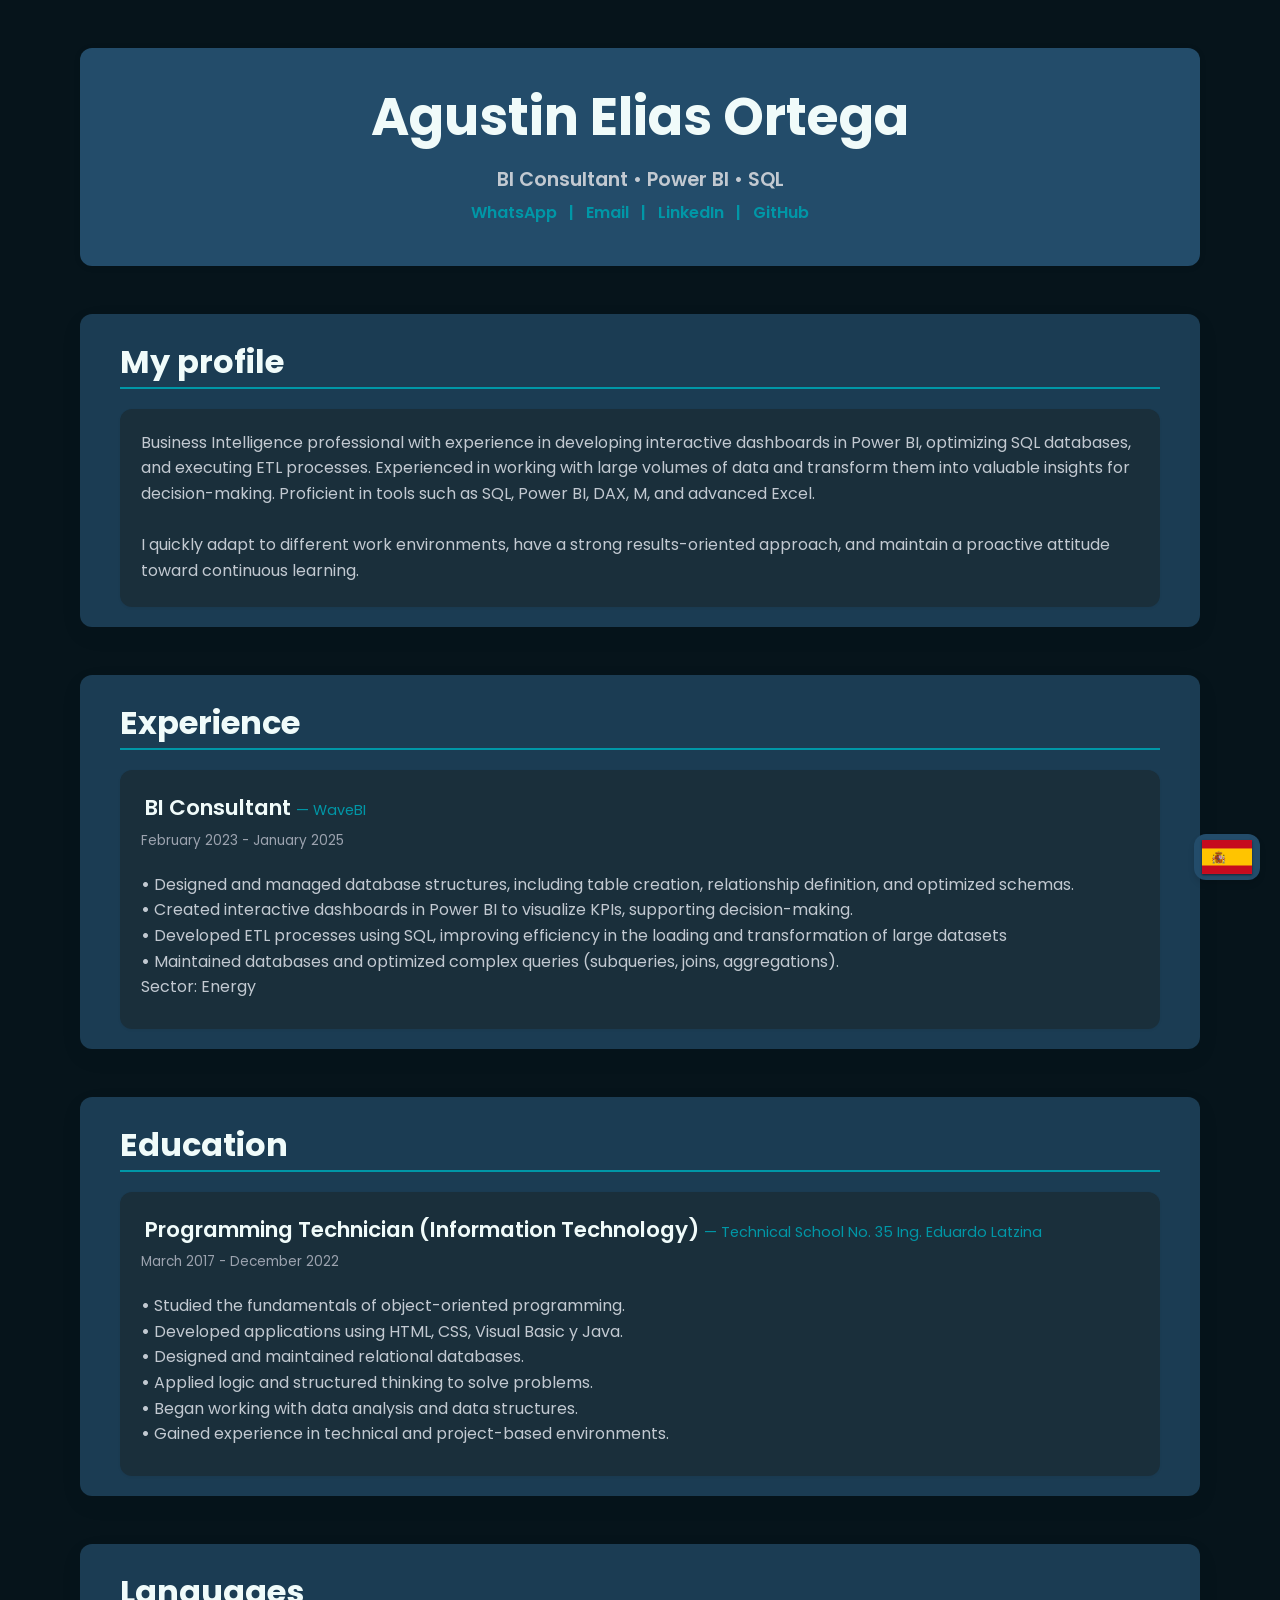
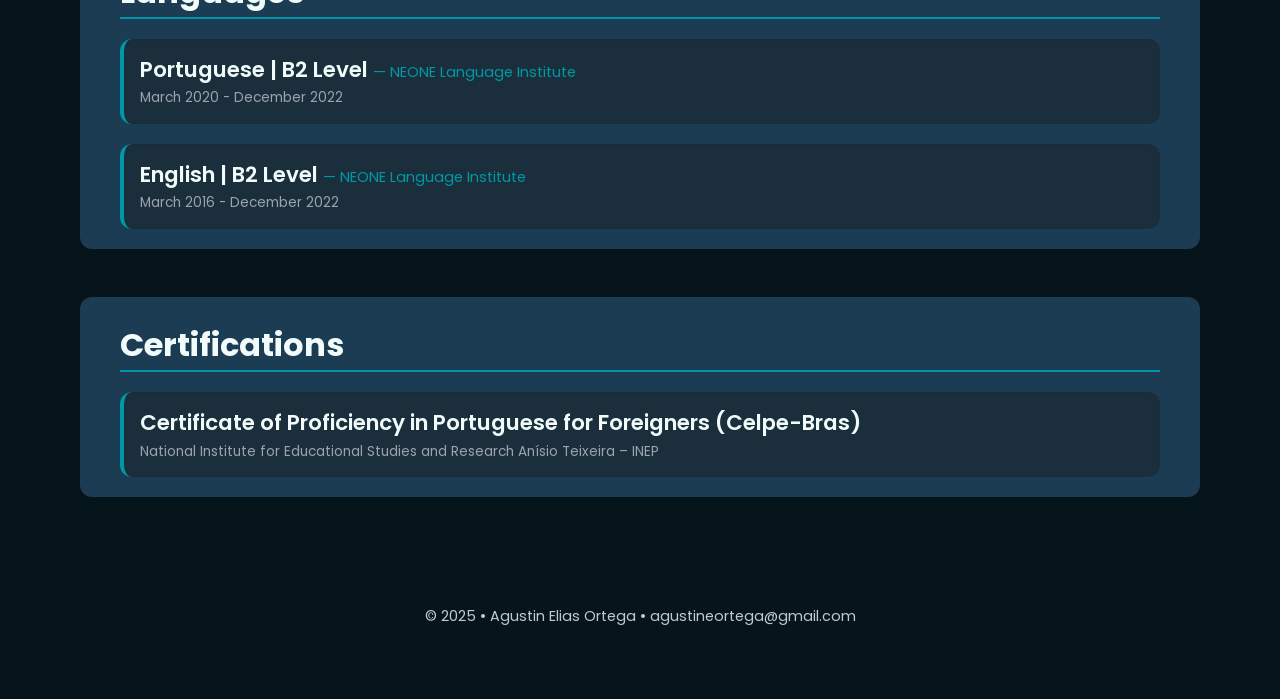
==== index-en.html @ 91f7c4f8 "Update index-en.html" ====
<!DOCTYPE html>
<html lang="en">
<head>
  <meta charset="UTF-8" />
  <meta name="viewport" content="width=device-width, initial-scale=1" />
  <title>Agustin | BI Consultant</title>

  <!-- Google Fonts Poppins -->
    <link href="https://fonts.googleapis.com/css2?family=Poppins:wght@400;600;700&display=swap" rel="stylesheet" />
  <link rel="stylesheet" href="style.css">
  <link rel="icon" href="icono.png">
</head>
  <body>

        <a href="index.html" class="language-switcher" aria-label="Switch to Spanish"><img src="flag_es.png" alt="Switch to Spanish" class="flag-icon"></a>

    <header>
      <h1>Agustin Elias Ortega</h1>
      <h4>BI Consultant • Power BI • SQL</h4>
      <p>
        <a href="https://wa.me/5491151015380" target="_blank" rel="noopener noreferrer" aria-label="WhatsApp Contact">WhatsApp</a> |
        <a href="mailto:agustineortega@gmail.com" rel="noopener noreferrer" aria-label="Send email to Agustin Ortega">Email</a> | 
        <a href="https://www.linkedin.com/in/agustin-elias-ortega/" target="_blank" rel="noopener noreferrer" aria-label="LinkedIn profile of Agustin Elias Ortega">LinkedIn</a> |
        <a href="https://github.com/AgusOrtega03" target="_blank" rel="noopener noreferrer" aria-label="GitHub profile of Agustin Ortega">GitHub</a>
      </p>
    </header>
    
    <section id="aboutme" tabindex="0" aria-label="Featured projects section">
      <h2>My profile</h2>

      <div class="caja" tabindex="0" aria-label="My profile">
        <p>
          Business Intelligence professional with experience in developing interactive dashboards in Power BI, optimizing SQL databases, and executing ETL processes. Experienced in working with large volumes of data and transform them into valuable insights for decision-making. Proficient in tools such as SQL, Power BI, DAX, M, and advanced Excel.<br /><br />
          I quickly adapt to different work environments, have a strong results-oriented approach, and maintain a proactive attitude toward continuous learning.
        </p>
      </div>
    </section>
    
    <section id="experience" tabindex="0" aria-label="Work experience section">
      <h2>Experience</h2>
      
      <div class="caja" tabindex="0" aria-label="BI Consultant at WaveBI February 2023 - January 2025">
        <h3>BI Consultant <span>— WaveBI</span></h3>
        <p class="date">February 2023 - January 2025</p>
        <ul>
          <p>
            <strong>•</strong> Designed and managed database structures, including table creation, relationship definition, and optimized schemas.<br />
            <strong>•</strong> Created interactive dashboards in Power BI to visualize KPIs, supporting decision-making.<br />
            <strong>•</strong> Developed ETL processes using SQL, improving efficiency in the loading and transformation of large datasets<br />
             <strong>•</strong> Maintained databases and optimized complex queries (subqueries, joins, aggregations).<br />
            Sector: Energy
          </p>
        </ul>
      </div>
    </section>
    
    <section id="education" tabindex="0" aria-label="Education section">
      <h2>Education</h2>
      
      <div class="caja" tabindex="0" aria-label="Technical School No. 35 Ing. Eduardo Latzina - Programming Technician (Information Technology) (2017 - 2022)">
        <h3>Programming Technician (Information Technology) <span>— Technical School No. 35 Ing. Eduardo Latzina</span></h3>
        <p class="date">March 2017 - December 2022</p>
        <ul>
          <p>
            <strong>•</strong> Studied the fundamentals of object-oriented programming.<br />
            <strong>•</strong> Developed applications using HTML, CSS, Visual Basic y Java.<br />
            <strong>•</strong> Designed and maintained relational databases.<br />
            <strong>•</strong> Applied logic and structured thinking to solve problems.<br />
            <strong>•</strong> Began working with data analysis and data structures.<br />
            <strong>•</strong> Gained experience in technical and project-based environments.
    </section>
    
    <section id="skills" tabindex="0" aria-label="Languages section">
      <h2>Languages</h2>
      <div class="caja2" tabindex="0" aria-label="NEONE Language Institute - Portuguese | B2 Level March 2020 - December 2022">
        <h3>Portuguese | B2 Level <span>— NEONE Language Institute</span></h3>
        <p class="date">March 2020 - December 2022</p>
      </div>
      
      <div class="caja2" tabindex="1" aria-label="Csharp">
        <h3>English | B2 Level <span>— NEONE Language Institute</span></h3>
        <p class="date">March 2016 - December 2022</p>
      </div>
    </section>

    <section id="skills" tabindex="0" aria-label="Certifications section">
      <h2>Certifications</h2>
      <div class="caja2" tabindex="0" aria-label="Proyect CELPE-BRAS">
        <h3><a href="https://drive.google.com/file/d/1o25eqNrSv1K2L3kJDetue8HVTinaHH9S/view?usp=drive_link" target="_blank" rel="noopener noreferrer" class="certificado-link"> Certificate of Proficiency in Portuguese for Foreigners (Celpe-Bras)</a></h3>
        <p class="date">National Institute for Educational Studies and Research Anísio Teixeira – INEP</p>
      </div>
    </section>
         

    <footer>
      <p>© 2025 • Agustin Elias Ortega • agustineortega@gmail.com</p>
    </footer>

  </body>
</html>
---- style.css ----
:root {
  --color-bg: #06141b;
  --color-text: #c2c9d1;
  --color-heading: #f0fbfa;
  --color-link: #0097A7;
  --color-link-hover: #4DD0E1;
  --shadow-light: rgba(0,0,0,0.05);
  --shadow-medium: rgba(0,0,0,0.1);

  --border-radius: 0.75rem;
  --max-width: 1200px;
  --spacing-lg: 3rem;
  --spacing-md: 2.5rem;
  --spacing-sm: 1.25rem;
  --transition-speed: 0.3s;
}

/* Base reset and body */
* {
  box-sizing: border-box;
}
body {
  margin: 0;
  font-family: 'Poppins', -apple-system, BlinkMacSystemFont, "Segoe UI", Roboto, Oxygen,
    Ubuntu, Cantarell, "Open Sans", "Helvetica Neue", sans-serif;
  background-color: var(--color-bg);
  color: var(--color-text);
  font-size: 1rem;
  line-height: 1.6;
  -webkit-font-smoothing: antialiased;
  -moz-osx-font-smoothing: grayscale;

  display: flex;
  flex-direction: column;
  align-items: center;
  padding: var(--spacing-lg) var(--spacing-md);
  max-width: var(--max-width);
  margin-left: auto;
  margin-right: auto;
}

a {
  color: var(--color-link);
  text-decoration: none;
  font-weight: 600;
  transition: color var(--transition-speed);
}
a:hover,
a:focus {
  color: var(--color-link-hover);
  outline: none;
  text-decoration: underline;
}

h1, h2 {
  color: var(--color-heading);
  font-weight: 700;
  margin-top: 0;
  margin-bottom: var(--spacing-sm);
  line-height: 1.1;
  user-select: none;
}

h1 {
  font-size: 3.25rem;
  margin-bottom: 1rem;
}
h2 {
  font-size: 2rem;
  border-bottom: 2px solid var(--color-link);
  padding-bottom: 0.5rem;
  margin-bottom: var(--spacing-sm);
}
h3 {
  font-weight: 600;
  color: var(--color-heading);
  font-size: 1.35rem;
  user-select: none;
}
h4 {
  font-weight: 600;
  font-size: 1.2rem;
  margin-bottom: 0.25rem;
  margin-top: 1.25rem;
  user-select: none;
}

p {
  margin-top: 0;
  margin-bottom: 3.0px;
  color: var(--color-text);
}

ul, li {
  margin-bottom: 0.5rem;
  padding: 0;
  list-style-position: inside;
  color: var(--color-text);
}

ul.skills-list {
  columns: 2;
  list-style-type: none;
  padding-left: 0;
  margin-top: 0;
  margin-bottom: 0;
  gap: var(--spacing-sm);
  font-weight: 600;
  color: var(--color-heading);
}

/* Tarjetas de diseño para secciones */
section {
  width: 100%;
  background: #1B3C53;
  border-radius: var(--border-radius);
  box-shadow: 0 8px 24px var(--shadow-light);
  padding: var(--spacing-md);
  padding-top: 1.875rem;
  margin-bottom: var(--spacing-lg);
  padding-bottom: 0;

  /* Animacion fade in */
  animation: fadeInUp 0.7s ease forwards;
  opacity: 0;
  transform: translateY(15px);
}

header {
  position: sticky;
  top: 0;
  width: 100%;
  max-width: var(--max-width);
  background-color: #234C6A;
  padding: var(--spacing-md) var(--spacing-md);
  border-radius: var(--border-radius);
  box-shadow: 0 1px 6px var(--shadow-medium);
  z-index: 10;
  text-align: center;
  margin-bottom: var(--spacing-lg);
  animation: fadeInDown 0.7s ease forwards;
  opacity: 0;
  transform: translateY(-20px);
}

header h1 {
  user-select: text;
}
header p {
  font-weight: 600;
  color: var(--color-link);
  margin-bottom: 0;
}
header p a {
  color: var(--color-link);
  font-weight: 600;
  margin: 0 0.5rem;
}
header p a:hover,
header p a:focus {
  color: var(--color-link-hover);
  text-decoration: underline;
}

hr {
  display: none;
}

/* Links-Titulos */
section#projects h3 a {
  color: var(--color-heading);
  border-bottom: 2px solid transparent;
  transition: border-color var(--transition-speed);
  cursor: pointer;
  user-select: text;
}
section#projects h3 a:hover,
section#projects h3 a:focus {
  border-color: var(--color-link);
  outline: none;
  color: var(--color-link);
}

/* Caja */
.caja {
  background: #1a2f3b;
  border-radius: var(--border-radius);
  padding: var(--spacing-sm);
  box-shadow: 0 1px 3px var(--shadow-light);
  margin-bottom: 1.25rem;
  margin-top: var(--spacing-sm);
  transition: transform 0.3s ease, box-shadow 0.3s ease; 
  border: 1px solid transparent;
}
.caja:hover, .caja:focus-within {
  transform: translateY(-5px);
  box-shadow: 0 10px 20px var(--shadow-medium);
  border-color: var(--color-link);
}
.caja h3 {
  margin-bottom: 0.25rem;
  margin-top: 0;
  padding-left: 0.25rem;
}
.caja span {
  font-weight: 400;
  color: var(--color-link);
  font-size: 0.9rem;
  user-select: none;
}
.caja .date {
  font-size: 0.85rem;
  color: #9ca3af;
  margin-bottom: var(--spacing-sm);
  user-select: none;
}

/* Caja2 */
.caja2 {
  background: #1a2f3b;
  border-radius: var(--border-radius);
  padding: 1rem 1rem;
  box-shadow: 0 1px 3px var(--shadow-light) inset;
  margin-bottom: var(--spacing-sm);
  transition: transform 0.3s ease, box-shadow 0.3s ease, border-left-color 0.3s ease;
  border-left: 4px solid var(--color-link);
  display: flex;
  flex-direction: column;
  align-items: flex-start;
  gap: 0.55rem;
  font-weight: 700;
  color: var(--color-link);
  user-select: none;
  position: relative;
  min-height: 85px;
  justify-content: center;
  width: 100%;
}

.caja2:hover, .caja2:focus-within {
  transform: translateY(-5px);
  box-shadow: 0 10px 20px var(--shadow-medium);
  border-left-color: var(--color-link-hover); 
}
.caja2 span {
  font-weight: 400;
  color: var(--color-link);
  font-size: 0.9rem;
  user-select: none;
}
.caja2 .date {
  font-size: 0.85rem;
  color: #9ca3af;
  margin: 0;
  line-height: 1.1;
  font-weight: 400;
}
.caja2 h3 {
  margin: 0;
  line-height: 1.2;
  color: var(--color-heading);
}
#aboutme .caja2 p {
    margin-top: 0;
    margin-bottom: 0;
    padding: var(--spacing-md) 1rem; 
    align-items: center;
}

/* Animaciones */
@keyframes fadeInUp {
  to {
    opacity: 1;
    transform: translateY(0);
  }
}
@keyframes fadeInDown {
  to {
    opacity: 1;
    transform: translateY(0);
  }
}

/* Estilo para el enlace del certificado (mantiene el estilo de texto normal) */
.certificado-link {
    color: inherit; 
    text-decoration: none; 
}

.certificado-link:hover {
    color: var(--color-link-hover); 
    text-decoration: underline;
}

/* Footer */
footer {
  width: 100%;
  max-width: var(--max-width);
  text-align: center;
  padding: var(--spacing-sm);
  font-size: 0.9rem;
  color: #9ca3af;
  user-select: none;
  margin-top: var(--spacing-md);
}

footer a {
  color: var(--color-link);
  font-weight: 600;
}
footer a:hover,
footer a:focus {
  color: var(--color-link-hover);
  text-decoration: underline;
}

.flag-icon {
    width: 50px; /* Define un tamaño fijo de la bandera */
    height: auto;
    vertical-align: middle;
    box-shadow: 0 1px 2px rgba(0, 0, 0, 0.5);
}

.language-switcher {
    position: fixed; /* Posición Fija en la ventana (no se mueve al hacer scroll) */
    bottom: var(--spacing-sm);
    right: var(--spacing-sm);
    
    /* Diseño */
    color: var(--color-heading) !important;
    text-decoration: none !important;
    background-color: #234C6A;
    padding: 0.2rem 0.3rem;
    font-size: 0;
    border-radius: var(--border-radius);
    z-index: 1000; 
    box-shadow: 0 4px 6px var(--shadow-medium);
    transition: background-color var(--transition-speed);
}

.language-switcher:hover,
.language-switcher:focus {
    background-color: var(--color-link);
    color: white !important;
    text-decoration: none !important;
}

/* Ajuste para centrar las banderas */
.language-switcher {
    font-size: 1.2rem;
    line-height: 2.0rem; /* Centrado vertical */
    padding: 0.4rem 0.5rem; 
}

/* AJUSTE PARA MÓVILES */
@media (max-width: 640px) {
    .language-switcher {
        padding: 0.3rem 0.5rem;
        top: 92.5%}
}
  
/* Responsive: AJUSTES GLOBALES PARA PANTALLAS PEQUEÑAS */
@media (max-width: 640px) {
    /* 1. Ajustes del Body y Layout General */
    body {
        padding: var(--spacing-sm) var(--spacing-sm); 
    }

    /* 2. Ajustes de Tipografía */
    h1 {
        font-size: 2rem; 
    }
    h2 {
        font-size: 1.5rem; 
        margin-bottom: var(--spacing-sm); 
    }
    h3 {
        font-size: 1.15rem;
    }

    /* 3. Ajustes de Espaciado */
    section {
        padding: var(--spacing-sm); 
        margin-bottom: var(--spacing-sm); 
    }

    /* 4. Ajustes Específicos del Header */
    header {
        padding: var(--spacing-sm) var(--spacing-sm); /* Reduce el padding vertical */
        margin-bottom: var(--spacing-md);
    }
    
    header p {
        margin-bottom: 0.5rem; 
    }
    
    header p a {
        /* Hace los enlaces de contacto más compactos */
        font-size: 0.9rem;
        margin: 0 0.3rem; 
    }

    /* 5. Ajustes de Componentes */
    ul.skills-list {
        columns: 1;
    }

    .caja, .caja2 {
        margin-bottom: var(--spacing-sm);
    }

}
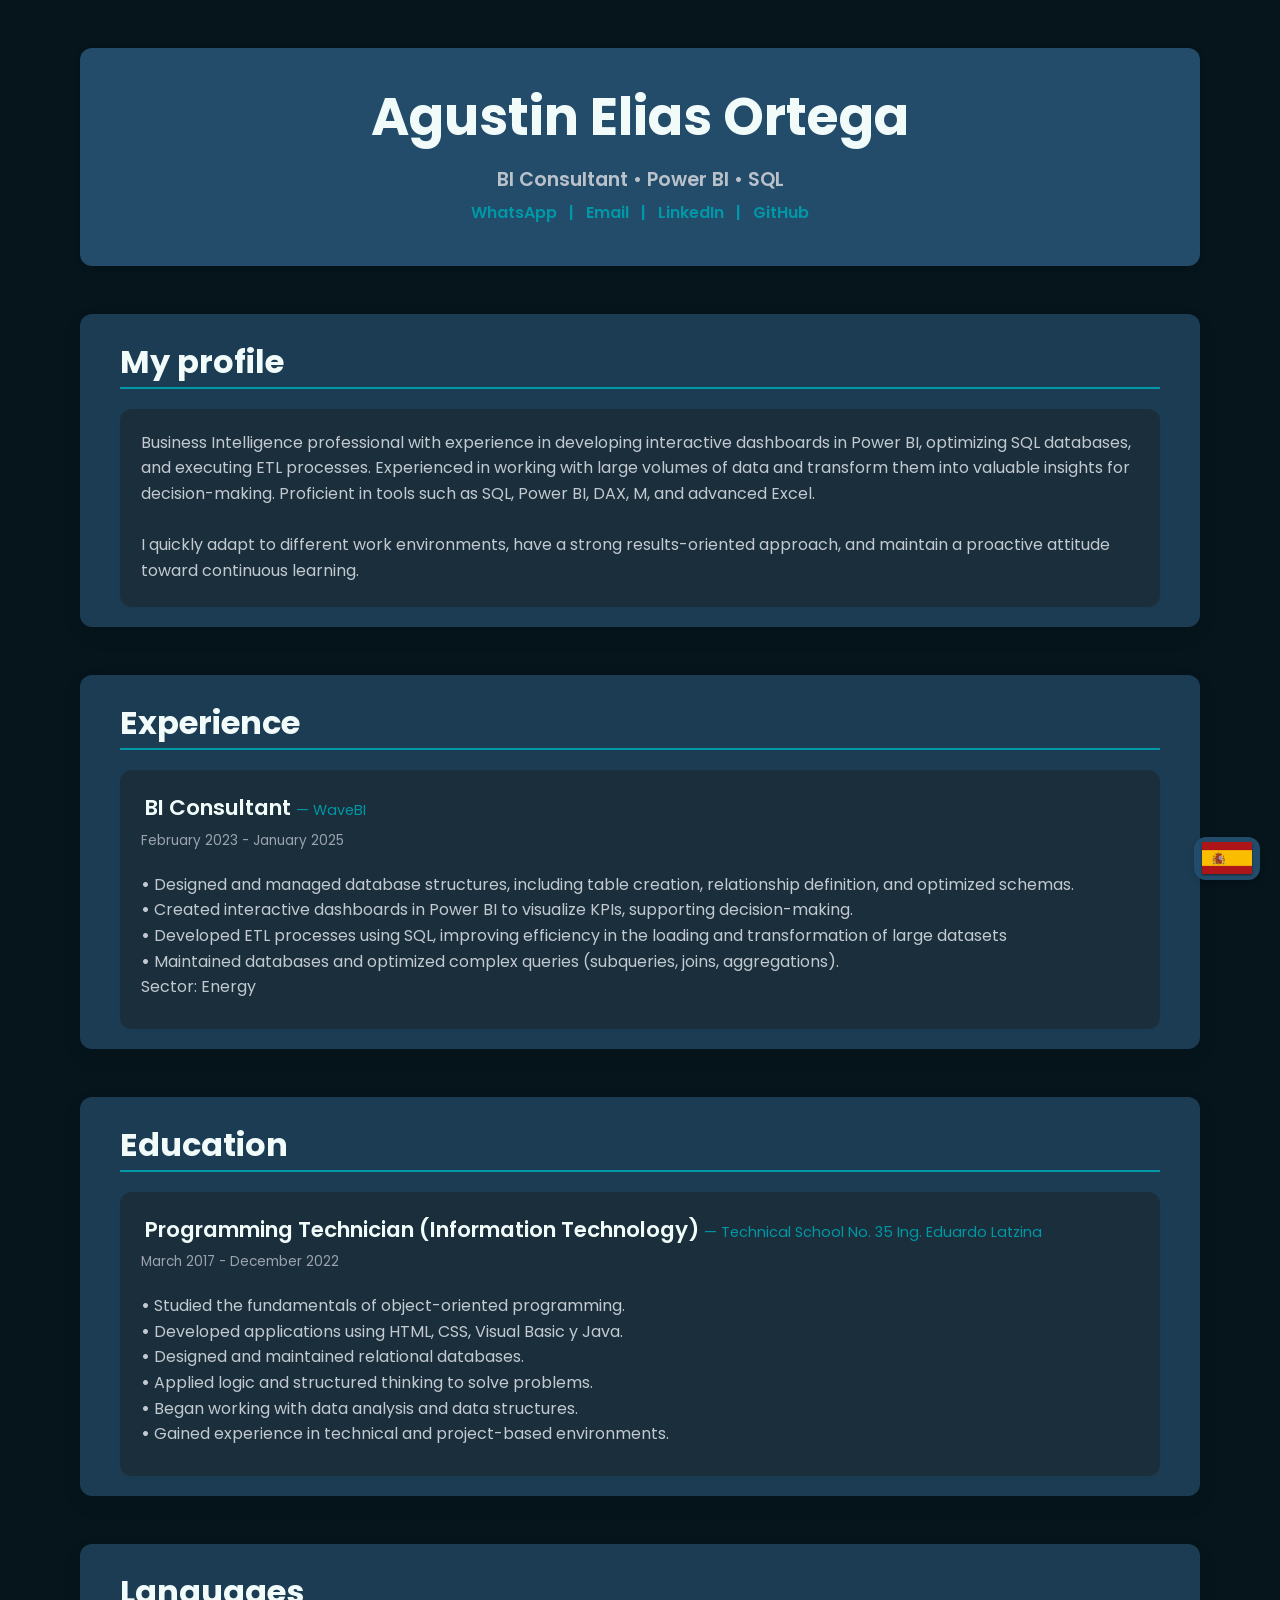
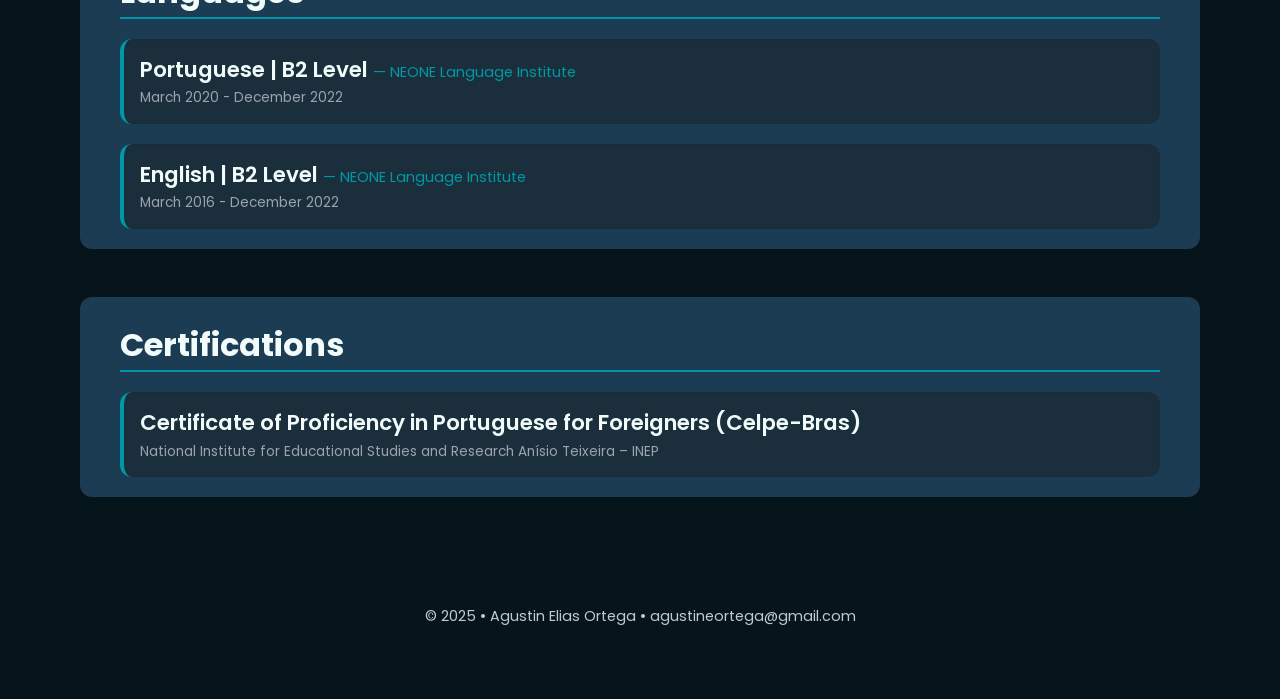
==== commit f7c1f4d3: "Update index-en.html" ====
--- a/index-en.html
+++ b/index-en.html
@@ -6,9 +6,19 @@
   <title>Agustin | BI Consultant</title>
 
   <!-- Google Fonts Poppins -->
-    <link href="https://fonts.googleapis.com/css2?family=Poppins:wght@400;600;700&display=swap" rel="stylesheet" />
+  <link href="https://fonts.googleapis.com/css2?family=Poppins:wght@400;600;700&display=swap" rel="stylesheet" />
   <link rel="stylesheet" href="style.css">
   <link rel="icon" href="icono.png">
+
+  <!-- Google Analytics -->
+  <script async src="https://www.googletagmanager.com/gtag/js?id=G-REE2TM151J"></script>
+  <script>
+    window.dataLayer = window.dataLayer || [];
+    function gtag(){dataLayer.push(arguments);}
+    gtag('js', new Date());
+    gtag('config', 'G-REE2TM151J');
+  </script>
+  
 </head>
   <body>
 
@@ -112,3 +122,4 @@
 
 
 
+
--- a/style.css
+++ b/style.css
@@ -80,6 +80,7 @@
 h4 {
   font-weight: 600;
   font-size: 1.2rem;
+  color: #b9c1cb;
   margin-bottom: 0.25rem;
   margin-top: 1.25rem;
   user-select: none;
@@ -347,16 +348,15 @@
 
 /* Ajuste para centrar las banderas */
 .language-switcher {
-    font-size: 1.2rem;
     line-height: 2.0rem; /* Centrado vertical */
-    padding: 0.4rem 0.5rem; 
+    padding: 0.35rem 0.5rem; 
 }
 
 /* AJUSTE PARA MÓVILES */
 @media (max-width: 640px) {
     .language-switcher {
-        padding: 0.3rem 0.5rem;
-        top: 92.5%}
+        padding: 0.4rem 0.4rem;
+        }
 }
   
 /* Responsive: AJUSTES GLOBALES PARA PANTALLAS PEQUEÑAS */
@@ -386,20 +386,43 @@
 
     /* 4. Ajustes Específicos del Header */
     header {
-        padding: var(--spacing-sm) var(--spacing-sm); /* Reduce el padding vertical */
-        margin-bottom: var(--spacing-md);
+        padding: 0.75rem; /* Reduce el padding vertical */
+        margin-bottom: var(--spacing-sm);
     }
     
     header p {
-        margin-bottom: 0.5rem; 
+        margin-bottom: 0;
+        margin-top: 0;
     }
     
+    header h1 {
+        font-size: 1.75rem;
+        margin-bottom: 0.5rem;
+        margin-top: 0.5rem; 
+    }
+
+    header h4 {
+        font-size: 1.1rem;
+        margin-bottom: 0;
+        margin-top: 0; 
+    }
+  
     header p a {
         /* Hace los enlaces de contacto más compactos */
         font-size: 0.9rem;
-        margin: 0 0.3rem; 
-    }
-
+        margin: 0 0.15rem; 
+    }
+  
+    footer {
+       padding: 0.5rem;
+       margin-bottom: 2rem;
+      }   
+  
+     footer p {
+        font-size: 0.625rem;
+        margin-bottom: 0.5rem;
+    }
+  
     /* 5. Ajustes de Componentes */
     ul.skills-list {
         columns: 1;
@@ -427,3 +450,9 @@
 
 
 
+
+
+
+
+
+
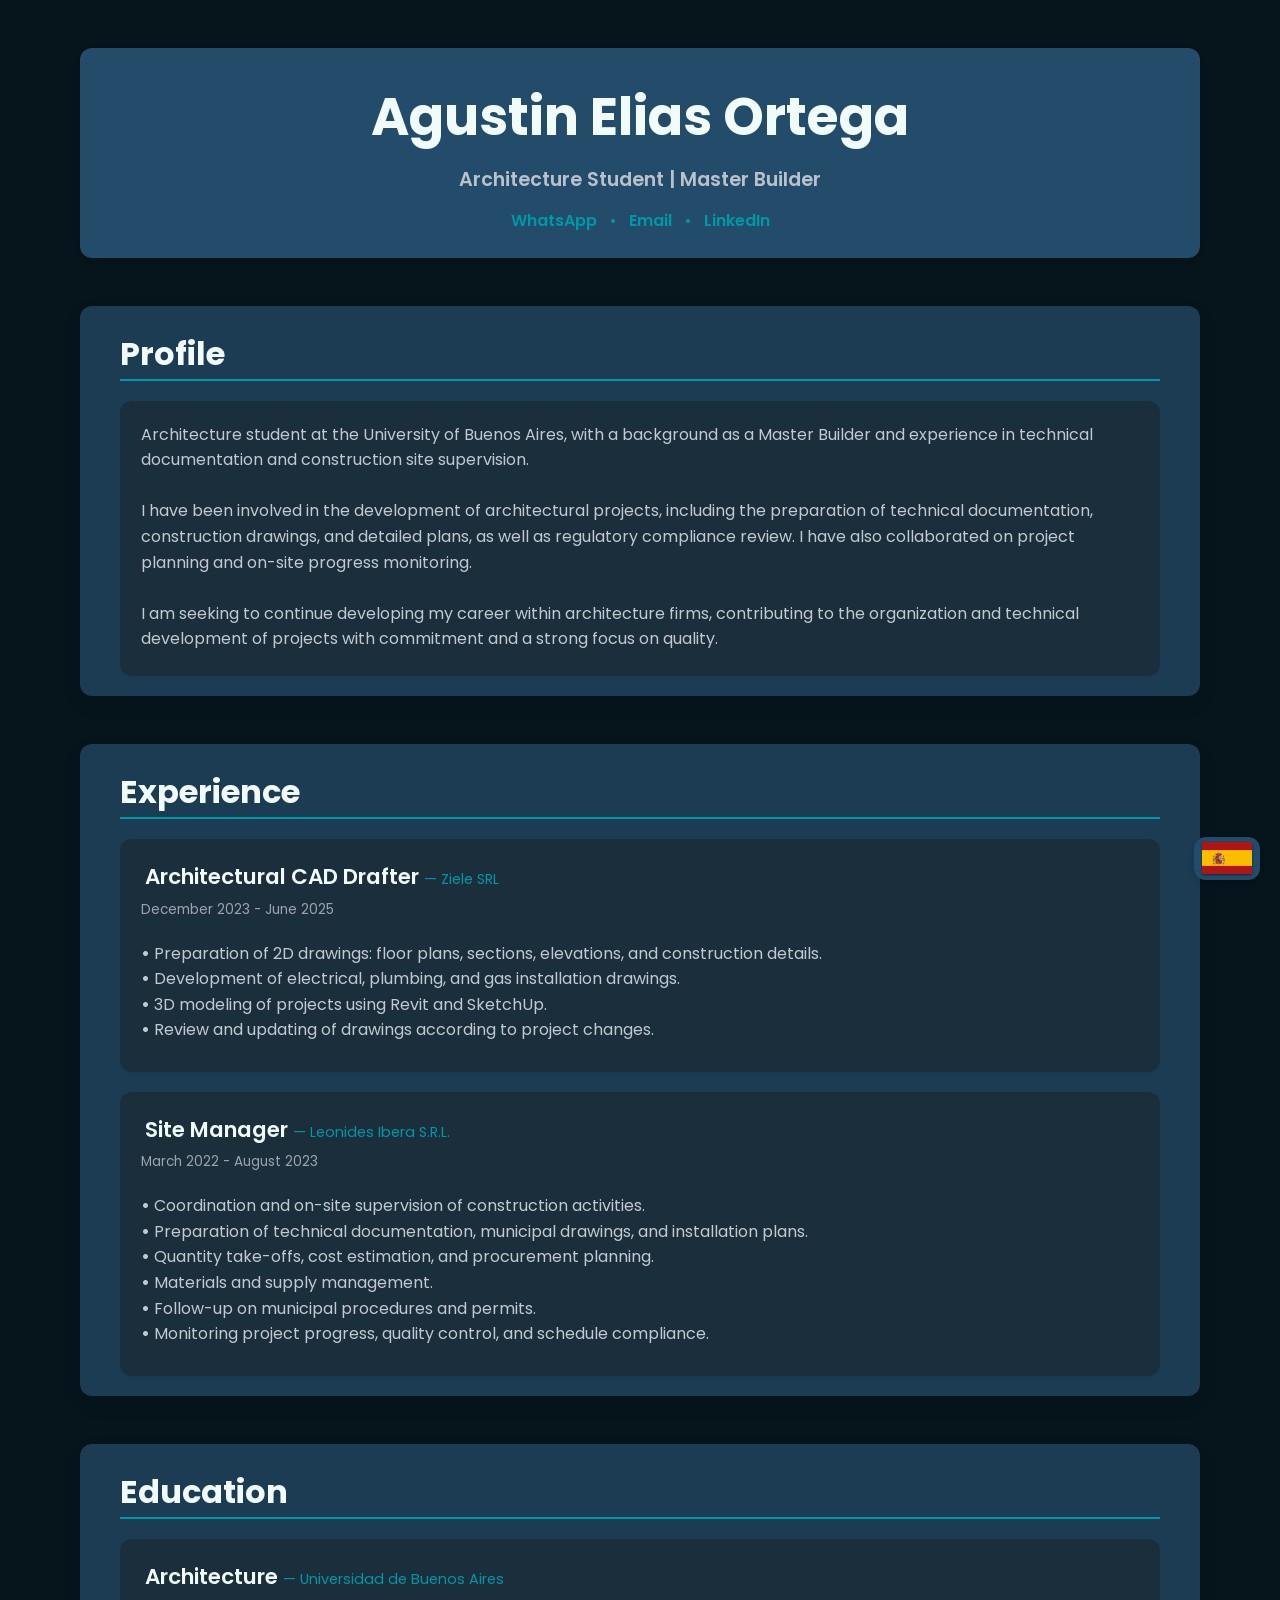
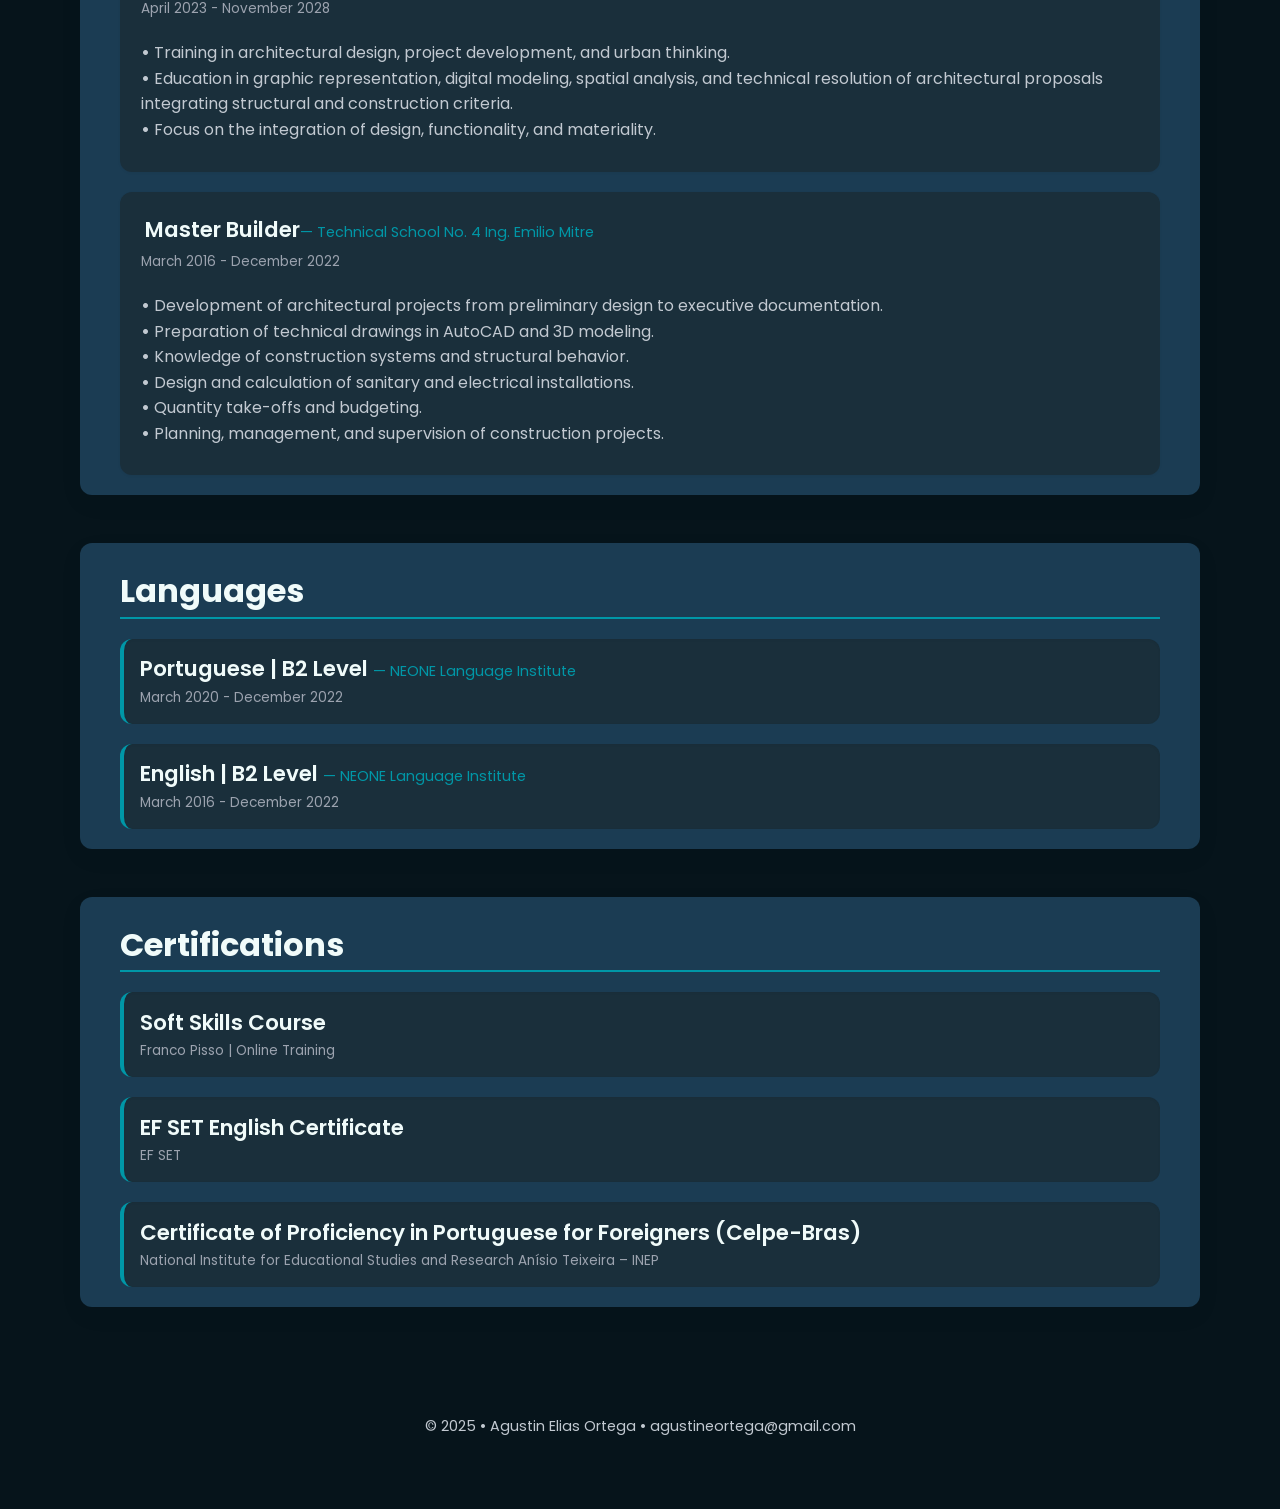
==== commit 10bda5f7: "Update index-en.html" ====
--- a/index-en.html
+++ b/index-en.html
@@ -3,14 +3,12 @@
 <head>
   <meta charset="UTF-8" />
   <meta name="viewport" content="width=device-width, initial-scale=1" />
-  <title>Agustin | BI Consultant</title>
+  <title>Agustin | Architecture Student</title>
 
-  <!-- Google Fonts Poppins -->
   <link href="https://fonts.googleapis.com/css2?family=Poppins:wght@400;600;700&display=swap" rel="stylesheet" />
   <link rel="stylesheet" href="style.css">
   <link rel="icon" href="icono.png">
 
-  <!-- Google Analytics -->
   <script async src="https://www.googletagmanager.com/gtag/js?id=G-REE2TM151J"></script>
   <script>
     window.dataLayer = window.dataLayer || [];
@@ -18,108 +16,145 @@
     gtag('js', new Date());
     gtag('config', 'G-REE2TM151J');
   </script>
+</head>
+<body>
+
+<a href="index.html" class="language-switcher" aria-label="Switch to Spanish">
+  <img src="flag_es.png" alt="Switch to Spanish" class="flag-icon">
+</a>
+
+<header>
+  <h1>Agustin Elias Ortega</h1>
+  <h4>Architecture Student | Master Builder</h4>
+  <p>
+    <a href="https://wa.me/5491151015380" target="_blank" rel="noopener noreferrer" aria-label="WhatsApp Contact">WhatsApp</a> •
+    <a href="mailto:agustineortega@gmail.com" rel="noopener noreferrer" aria-label="Send email to Agustin Ortega">Email</a> • 
+    <a href="https://www.linkedin.com/in/agustin-elias-ortega/" target="_blank" rel="noopener noreferrer" aria-label="LinkedIn profile of Agustin Elias Ortega">LinkedIn</a>
+  </p>
+</header>
+
+<section id="aboutme" tabindex="0" aria-label="Profile section">
+  <h2>Profile</h2>
+
+  <div class="caja" tabindex="0" aria-label="Profile">
+    <p>
+      Architecture student at the University of Buenos Aires, with a background as a Master Builder and experience in technical documentation and construction site supervision.<br /><br />
+      I have been involved in the development of architectural projects, including the preparation of technical documentation, construction drawings, and detailed plans, as well as regulatory compliance review. I have also collaborated on project planning and on-site progress monitoring.<br /><br />
+      I am seeking to continue developing my career within architecture firms, contributing to the organization and technical development of projects with commitment and a strong focus on quality.
+    </p>
+  </div>
+</section>
+
+<section id="experience" tabindex="0" aria-label="Work experience section">
+  <h2>Experience</h2>
   
-</head>
-  <body>
+  <div class="caja" tabindex="0" aria-label="CAD Drafter at Ziele SRL December 2023 - June 2025">
+    <h3>Architectural CAD Drafter <span>— Ziele SRL</span></h3>
+    <p class="date">December 2023 - June 2025</p>
+    <ul>
+      <p>
+        <strong>•</strong> Preparation of 2D drawings: floor plans, sections, elevations, and construction details.<br />
+        <strong>•</strong> Development of electrical, plumbing, and gas installation drawings.<br />
+        <strong>•</strong> 3D modeling of projects using Revit and SketchUp.<br />
+        <strong>•</strong> Review and updating of drawings according to project changes.<br />
+      </p>
+    </ul>
+  </div>
 
-        <a href="index.html" class="language-switcher" aria-label="Switch to Spanish"><img src="flag_es.png" alt="Switch to Spanish" class="flag-icon"></a>
+  <div class="caja" tabindex="0" aria-label="Site Manager at Leonides Ibera SRL March 2022 - August 2023">
+    <h3>Site Manager <span>— Leonides Ibera S.R.L.</span></h3>
+    <p class="date">March 2022 - August 2023</p>
+    <ul>
+      <p>
+        <strong>•</strong> Coordination and on-site supervision of construction activities.<br />
+        <strong>•</strong> Preparation of technical documentation, municipal drawings, and installation plans.<br />
+        <strong>•</strong> Quantity take-offs, cost estimation, and procurement planning.<br />
+        <strong>•</strong> Materials and supply management.<br />
+        <strong>•</strong> Follow-up on municipal procedures and permits.<br />
+        <strong>•</strong> Monitoring project progress, quality control, and schedule compliance.<br />
+      </p>
+    </ul>
+  </div>
+</section>
 
-    <header>
-      <h1>Agustin Elias Ortega</h1>
-      <h4>BI Consultant • Power BI • SQL</h4>
+<section id="education" tabindex="0" aria-label="Education section">
+  <h2>Education</h2>
+  
+  <div class="caja" tabindex="0" aria-label="University of Buenos Aires - Architecture (2023 - 2028)">
+    <h3>Architecture <span>— Universidad de Buenos Aires</span></h3>
+    <p class="date">April 2023 - November 2028</p>
+    <ul>
       <p>
-        <a href="https://wa.me/5491151015380" target="_blank" rel="noopener noreferrer" aria-label="WhatsApp Contact">WhatsApp</a> |
-        <a href="mailto:agustineortega@gmail.com" rel="noopener noreferrer" aria-label="Send email to Agustin Ortega">Email</a> | 
-        <a href="https://www.linkedin.com/in/agustin-elias-ortega/" target="_blank" rel="noopener noreferrer" aria-label="LinkedIn profile of Agustin Elias Ortega">LinkedIn</a> |
-        <a href="https://github.com/AgusOrtega03" target="_blank" rel="noopener noreferrer" aria-label="GitHub profile of Agustin Ortega">GitHub</a>
+        <strong>•</strong> Training in architectural design, project development, and urban thinking.<br />
+        <strong>•</strong> Education in graphic representation, digital modeling, spatial analysis, and technical resolution of architectural proposals integrating structural and construction criteria.<br />
+        <strong>•</strong> Focus on the integration of design, functionality, and materiality.<br />
       </p>
-    </header>
-    
-    <section id="aboutme" tabindex="0" aria-label="Featured projects section">
-      <h2>My profile</h2>
+    </ul>
+  </div>
 
-      <div class="caja" tabindex="0" aria-label="My profile">
-        <p>
-          Business Intelligence professional with experience in developing interactive dashboards in Power BI, optimizing SQL databases, and executing ETL processes. Experienced in working with large volumes of data and transform them into valuable insights for decision-making. Proficient in tools such as SQL, Power BI, DAX, M, and advanced Excel.<br /><br />
-          I quickly adapt to different work environments, have a strong results-oriented approach, and maintain a proactive attitude toward continuous learning.
-        </p>
-      </div>
-    </section>
-    
-    <section id="experience" tabindex="0" aria-label="Work experience section">
-      <h2>Experience</h2>
-      
-      <div class="caja" tabindex="0" aria-label="BI Consultant at WaveBI February 2023 - January 2025">
-        <h3>BI Consultant <span>— WaveBI</span></h3>
-        <p class="date">February 2023 - January 2025</p>
-        <ul>
-          <p>
-            <strong>•</strong> Designed and managed database structures, including table creation, relationship definition, and optimized schemas.<br />
-            <strong>•</strong> Created interactive dashboards in Power BI to visualize KPIs, supporting decision-making.<br />
-            <strong>•</strong> Developed ETL processes using SQL, improving efficiency in the loading and transformation of large datasets<br />
-             <strong>•</strong> Maintained databases and optimized complex queries (subqueries, joins, aggregations).<br />
-            Sector: Energy
-          </p>
-        </ul>
-      </div>
-    </section>
-    
-    <section id="education" tabindex="0" aria-label="Education section">
-      <h2>Education</h2>
-      
-      <div class="caja" tabindex="0" aria-label="Technical School No. 35 Ing. Eduardo Latzina - Programming Technician (Information Technology) (2017 - 2022)">
-        <h3>Programming Technician (Information Technology) <span>— Technical School No. 35 Ing. Eduardo Latzina</span></h3>
-        <p class="date">March 2017 - December 2022</p>
-        <ul>
-          <p>
-            <strong>•</strong> Studied the fundamentals of object-oriented programming.<br />
-            <strong>•</strong> Developed applications using HTML, CSS, Visual Basic y Java.<br />
-            <strong>•</strong> Designed and maintained relational databases.<br />
-            <strong>•</strong> Applied logic and structured thinking to solve problems.<br />
-            <strong>•</strong> Began working with data analysis and data structures.<br />
-            <strong>•</strong> Gained experience in technical and project-based environments.
-    </section>
-    
-    <section id="skills" tabindex="0" aria-label="Languages section">
-      <h2>Languages</h2>
-      <div class="caja2" tabindex="0" aria-label="NEONE Language Institute - Portuguese | B2 Level March 2020 - December 2022">
-        <h3>Portuguese | B2 Level <span>— NEONE Language Institute</span></h3>
-        <p class="date">March 2020 - December 2022</p>
-      </div>
-      
-      <div class="caja2" tabindex="1" aria-label="Csharp">
-        <h3>English | B2 Level <span>— NEONE Language Institute</span></h3>
-        <p class="date">March 2016 - December 2022</p>
-      </div>
-    </section>
+  <div class="caja" tabindex="0" aria-label="Technical School No. 4 Ing. Emilio Mitre - Master Builder Technician (2016 - 2022)">
+    <h3>Master Builder<span>— Technical School No. 4 Ing. Emilio Mitre</span></h3>
+    <p class="date">March 2016 - December 2022</p>
+    <ul>
+      <p>
+        <strong>•</strong> Development of architectural projects from preliminary design to executive documentation.<br />
+        <strong>•</strong> Preparation of technical drawings in AutoCAD and 3D modeling.<br />
+        <strong>•</strong> Knowledge of construction systems and structural behavior.<br />
+        <strong>•</strong> Design and calculation of sanitary and electrical installations.<br />
+        <strong>•</strong> Quantity take-offs and budgeting.<br />
+        <strong>•</strong> Planning, management, and supervision of construction projects.
+      </p>
+    </ul>
+  </div>
+</section>
 
-    <section id="skills" tabindex="0" aria-label="Certifications section">
-      <h2>Certifications</h2>
-      <div class="caja2" tabindex="0" aria-label="Proyect CELPE-BRAS">
-        <h3><a href="https://drive.google.com/file/d/1o25eqNrSv1K2L3kJDetue8HVTinaHH9S/view?usp=drive_link" target="_blank" rel="noopener noreferrer" class="certificado-link"> Certificate of Proficiency in Portuguese for Foreigners (Celpe-Bras)</a></h3>
-        <p class="date">National Institute for Educational Studies and Research Anísio Teixeira – INEP</p>
-      </div>
-    </section>
-         
+<section id="skills" tabindex="0" aria-label="Languages section">
+  <h2>Languages</h2>
+  <div class="caja2" tabindex="0">
+    <h3>Portuguese | B2 Level <span>— NEONE Language Institute</span></h3>
+    <p class="date">March 2020 - December 2022</p>
+  </div>
+  
+  <div class="caja2" tabindex="1">
+    <h3>English | B2 Level <span>— NEONE Language Institute</span></h3>
+    <p class="date">March 2016 - December 2022</p>
+  </div>
+</section>
 
-    <footer>
-      <p>© 2025 • Agustin Elias Ortega • agustineortega@gmail.com</p>
-    </footer>
+<section id="skills" tabindex="0" aria-label="Certifications section">
+  <h2>Certifications</h2>
 
-  </body>
+  <div class="caja2" tabindex="0">
+    <h3>
+      <a href="https://drive.google.com/file/d/1wob3lGLFJN6INSs0Qfz6JK_zrwUY2qHk/view?usp=sharing" target="_blank" class="certificado-link">
+        Soft Skills Course
+      </a>
+    </h3>
+    <p class="date">Franco Pisso | Online Training</p>
+  </div>
+
+  <div class="caja2" tabindex="0">
+    <h3>
+      <a href="https://drive.google.com/file/d/1krvDpWpieqKNCpQjS6CWSLSOr787B77T/view?usp=sharing" target="_blank" class="certificado-link">
+        EF SET English Certificate
+      </a>
+    </h3>
+    <p class="date">EF SET</p>
+  </div>
+
+  <div class="caja2" tabindex="0">
+    <h3>
+      <a href="https://drive.google.com/file/d/1o25eqNrSv1K2L3kJDetue8HVTinaHH9S/view?usp=drive_link" target="_blank" class="certificado-link">
+        Certificate of Proficiency in Portuguese for Foreigners (Celpe-Bras)
+      </a>
+    </h3>
+    <p class="date">National Institute for Educational Studies and Research Anísio Teixeira – INEP</p>
+  </div>
+</section>
+
+<footer>
+  <p>© 2025 • Agustin Elias Ortega • agustineortega@gmail.com</p>
+</footer>
+
+</body>
 </html>
-
-
-
-
-
-
-
-
-
-
-
-
-
-
-
--- a/style.css
+++ b/style.css
@@ -134,6 +134,7 @@
   max-width: var(--max-width);
   background-color: #234C6A;
   padding: var(--spacing-md) var(--spacing-md);
+  padding-bottom: 1.5rem;
   border-radius: var(--border-radius);
   box-shadow: 0 1px 6px var(--shadow-medium);
   z-index: 10;
@@ -146,6 +147,10 @@
 
 header h1 {
   user-select: text;
+}
+header h4 {
+  user-select: text;
+  margin-bottom: 0.75rem;
 }
 header p {
   font-weight: 600;
@@ -456,3 +461,4 @@
 
 
 
+
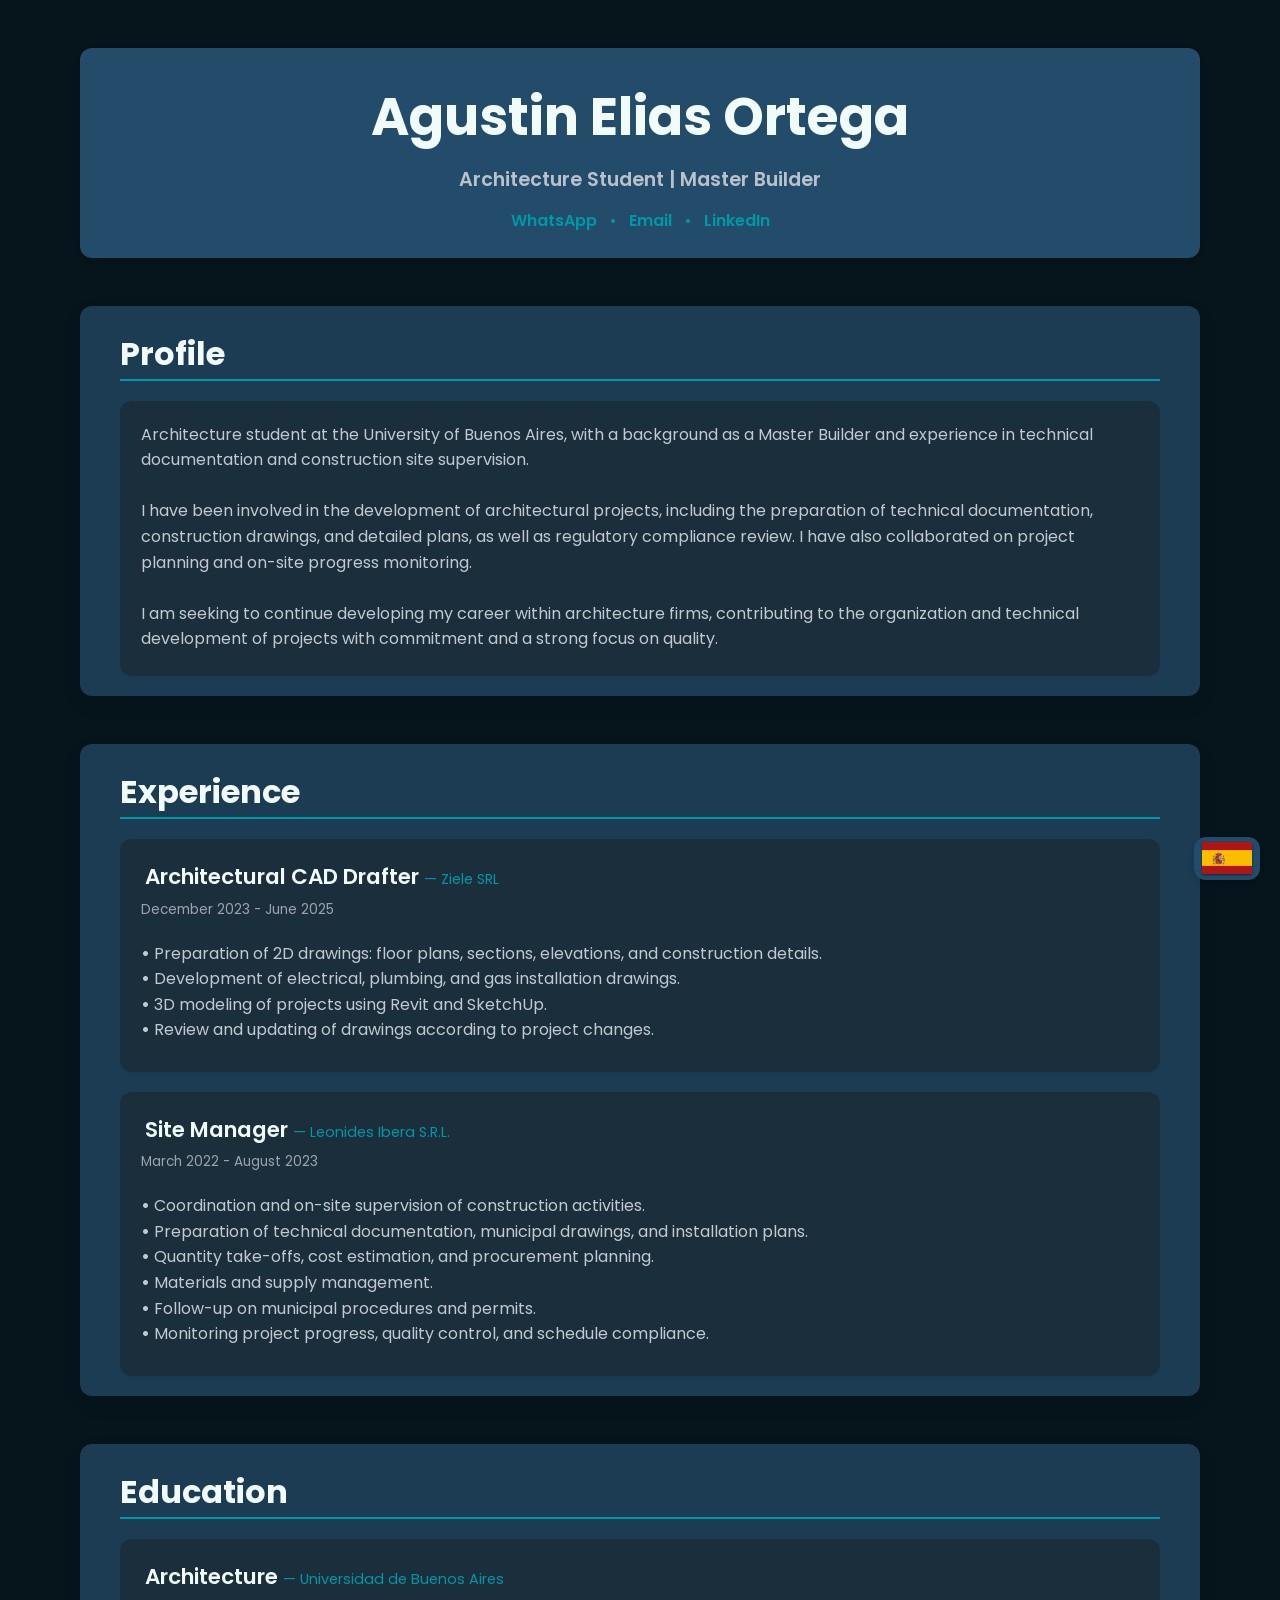
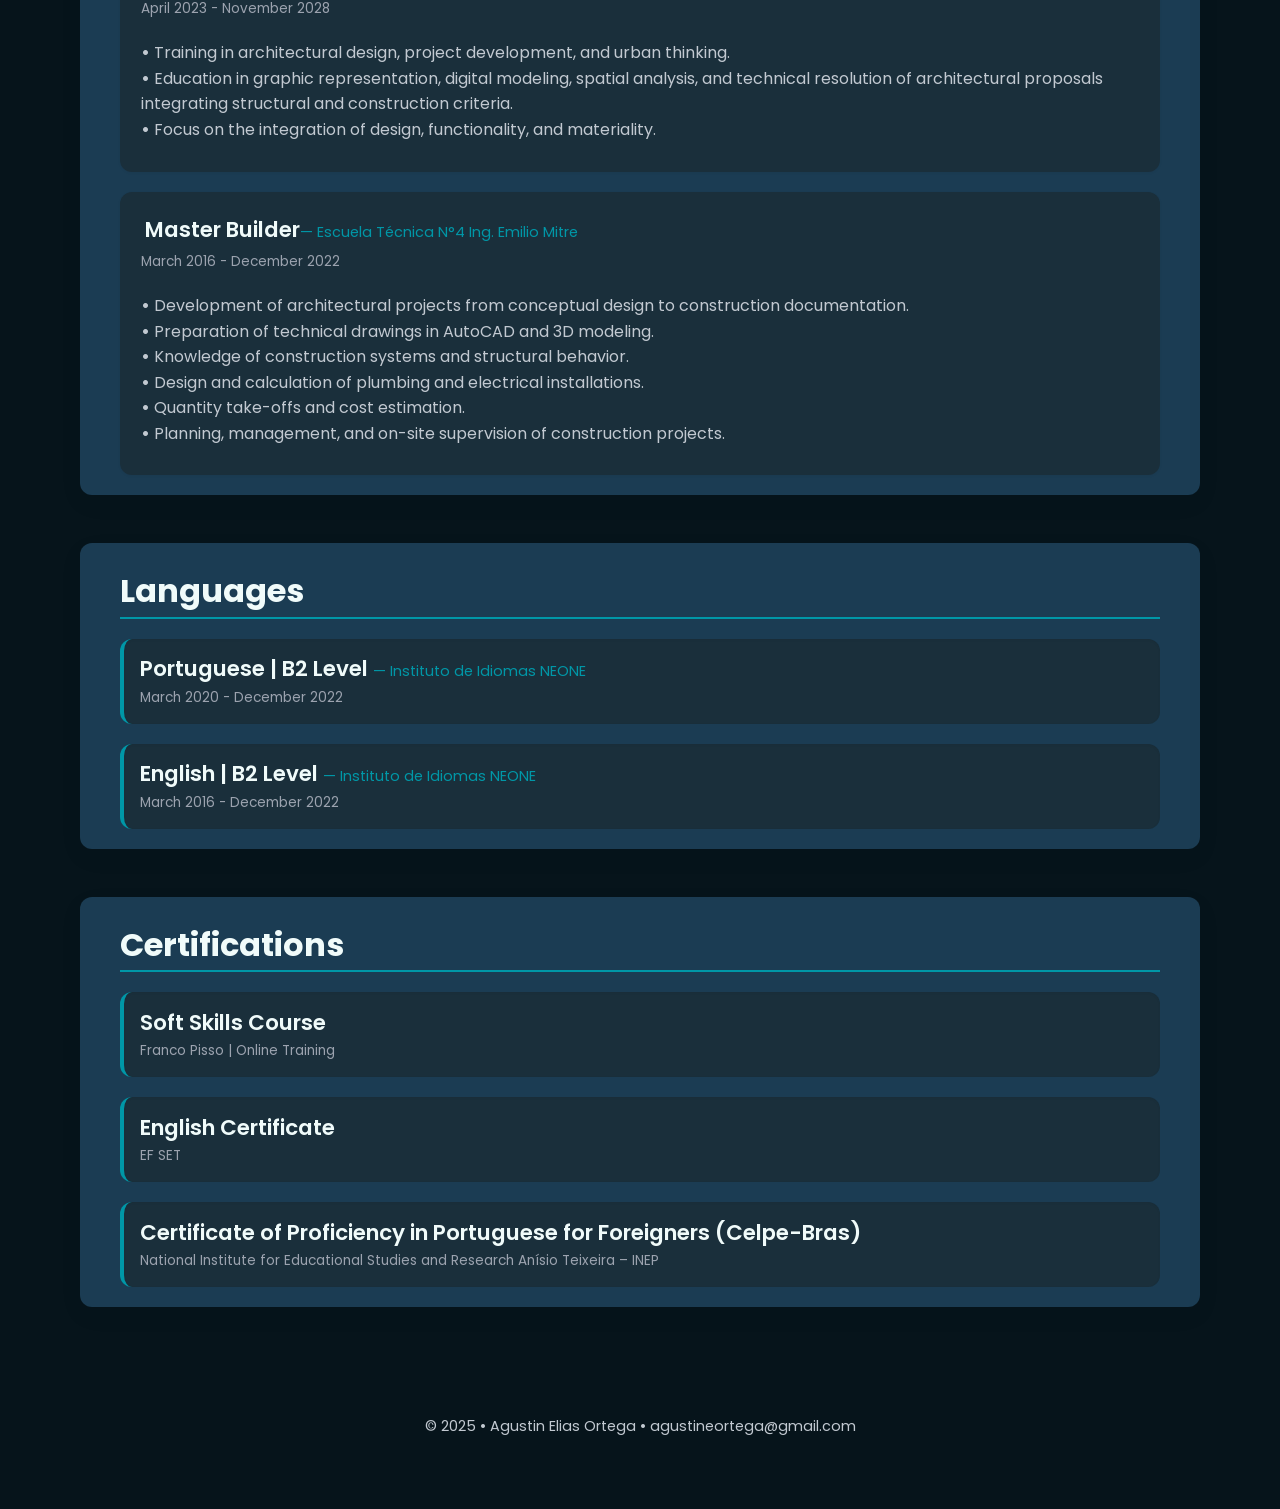
==== commit a4866b5b: "Update index-en.html" ====
--- a/index-en.html
+++ b/index-en.html
@@ -93,16 +93,16 @@
   </div>
 
   <div class="caja" tabindex="0" aria-label="Technical School No. 4 Ing. Emilio Mitre - Master Builder Technician (2016 - 2022)">
-    <h3>Master Builder<span>— Technical School No. 4 Ing. Emilio Mitre</span></h3>
+    <h3>Master Builder<span>— Escuela Técnica N°4 Ing. Emilio Mitre</span></h3>
     <p class="date">March 2016 - December 2022</p>
     <ul>
       <p>
-        <strong>•</strong> Development of architectural projects from preliminary design to executive documentation.<br />
+        <strong>•</strong> Development of architectural projects from conceptual design to construction documentation.<br />
         <strong>•</strong> Preparation of technical drawings in AutoCAD and 3D modeling.<br />
         <strong>•</strong> Knowledge of construction systems and structural behavior.<br />
-        <strong>•</strong> Design and calculation of sanitary and electrical installations.<br />
-        <strong>•</strong> Quantity take-offs and budgeting.<br />
-        <strong>•</strong> Planning, management, and supervision of construction projects.
+        <strong>•</strong> Design and calculation of plumbing and electrical installations.<br />
+        <strong>•</strong> Quantity take-offs and cost estimation.<br />
+        <strong>•</strong> Planning, management, and on-site supervision of construction projects.
       </p>
     </ul>
   </div>
@@ -111,12 +111,12 @@
 <section id="skills" tabindex="0" aria-label="Languages section">
   <h2>Languages</h2>
   <div class="caja2" tabindex="0">
-    <h3>Portuguese | B2 Level <span>— NEONE Language Institute</span></h3>
+    <h3>Portuguese | B2 Level <span>— Instituto de Idiomas NEONE</span></h3>
     <p class="date">March 2020 - December 2022</p>
   </div>
   
   <div class="caja2" tabindex="1">
-    <h3>English | B2 Level <span>— NEONE Language Institute</span></h3>
+    <h3>English | B2 Level <span>— Instituto de Idiomas NEONE</span></h3>
     <p class="date">March 2016 - December 2022</p>
   </div>
 </section>
@@ -136,7 +136,7 @@
   <div class="caja2" tabindex="0">
     <h3>
       <a href="https://drive.google.com/file/d/1krvDpWpieqKNCpQjS6CWSLSOr787B77T/view?usp=sharing" target="_blank" class="certificado-link">
-        EF SET English Certificate
+        English Certificate
       </a>
     </h3>
     <p class="date">EF SET</p>
@@ -158,3 +158,4 @@
 
 </body>
 </html>
+
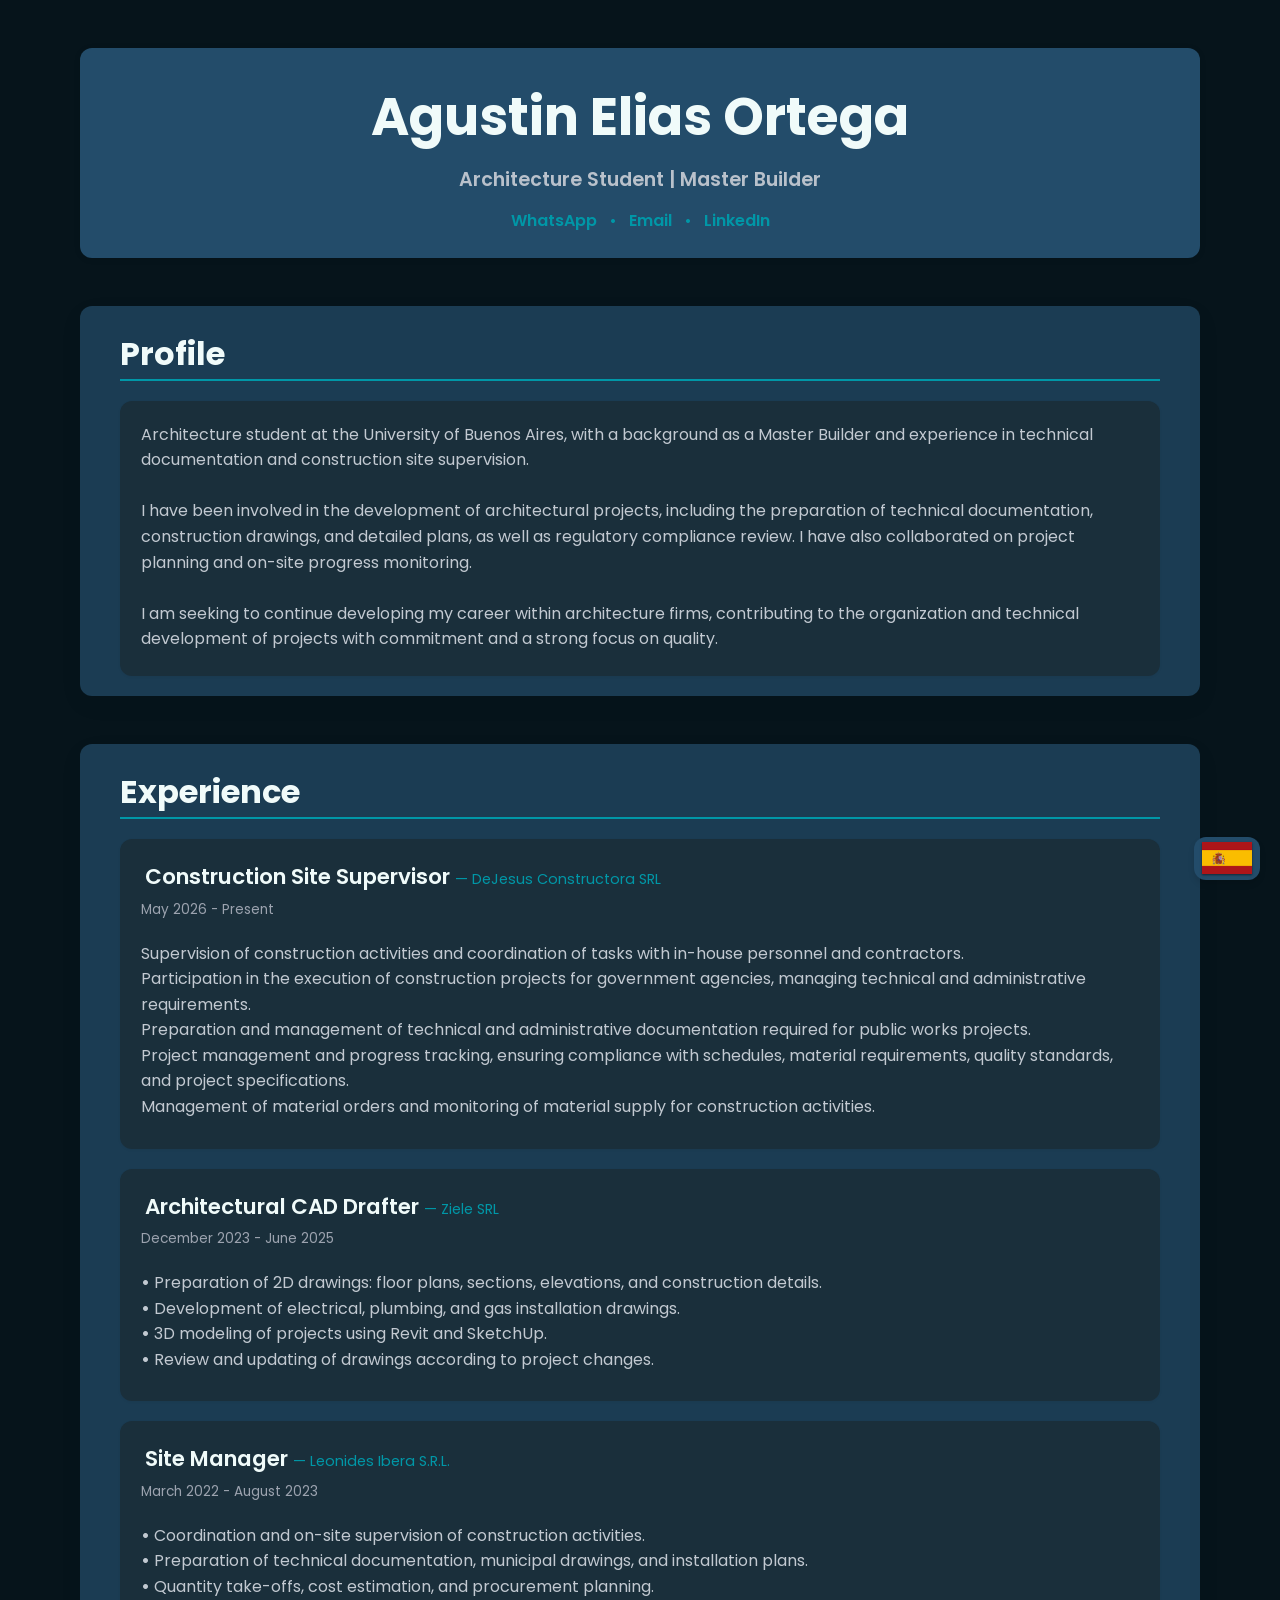
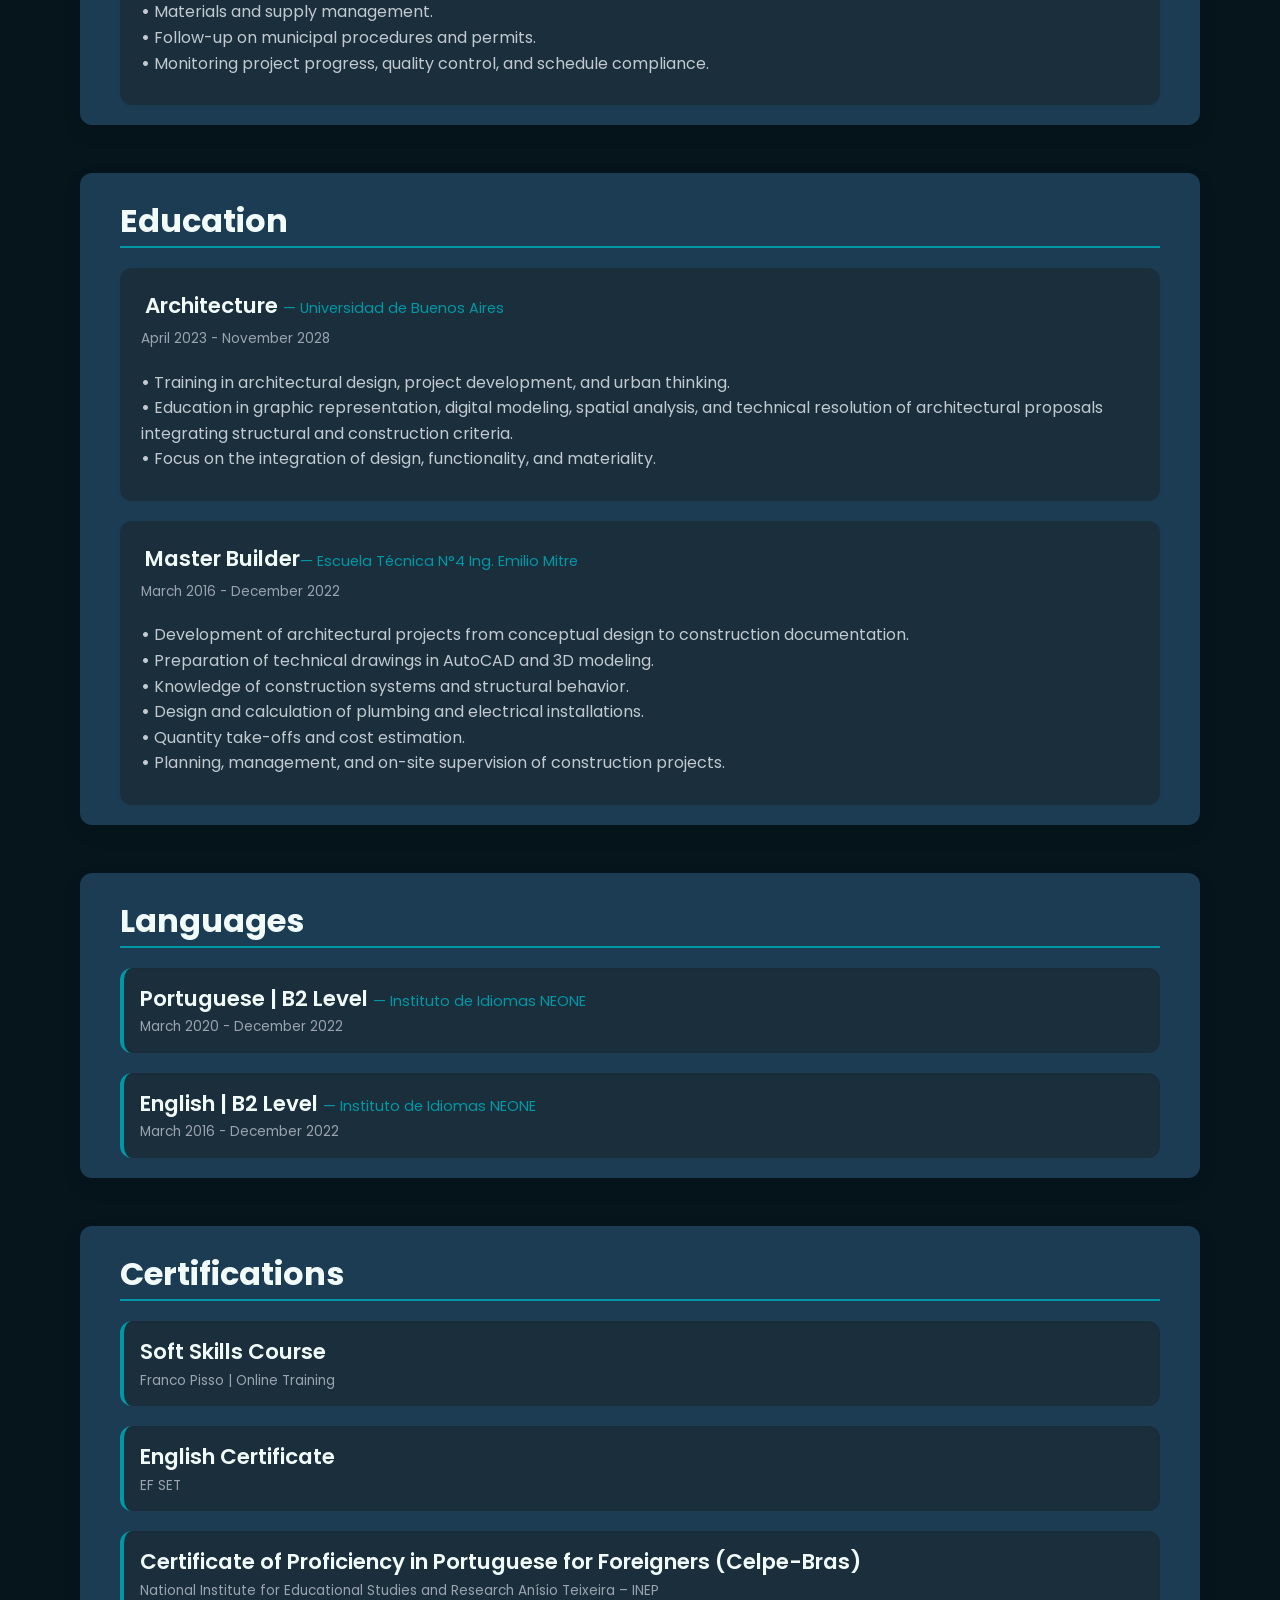
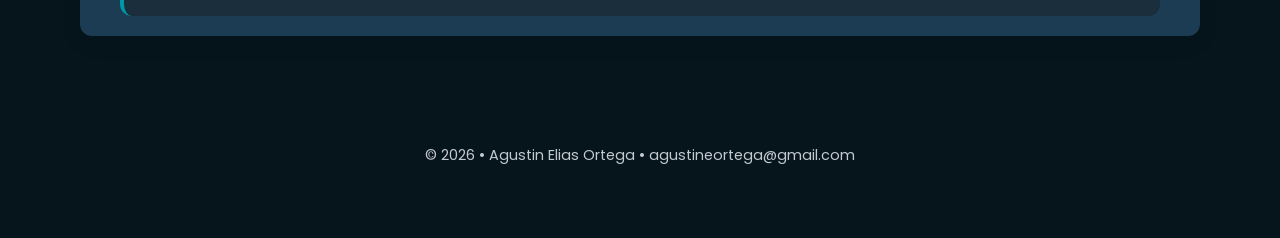
==== commit c34cc71d: "Update index-en.html" ====
--- a/index-en.html
+++ b/index-en.html
@@ -47,6 +47,20 @@
 
 <section id="experience" tabindex="0" aria-label="Work experience section">
   <h2>Experience</h2>
+
+  <div class="caja" tabindex="0" aria-label="CAD Drafter at Ziele SRL December 2023 - June 2025">
+    <h3>Construction Site Supervisor <span>— DeJesus Constructora SRL</span></h3>
+    <p class="date">May 2026 - Present</p>
+    <ul>
+      <p>
+        <strong></strong> Supervision of construction activities and coordination of tasks with in-house personnel and contractors.<br />
+        <strong></strong> Participation in the execution of construction projects for government agencies, managing technical and administrative requirements.<br />
+        <strong></strong> Preparation and management of technical and administrative documentation required for public works projects.<br />
+        <strong></strong> Project management and progress tracking, ensuring compliance with schedules, material requirements, quality standards, and project specifications.<br />
+        <strong></strong> Management of material orders and monitoring of material supply for construction activities.<br />
+      </p>
+    </ul>
+  </div>
   
   <div class="caja" tabindex="0" aria-label="CAD Drafter at Ziele SRL December 2023 - June 2025">
     <h3>Architectural CAD Drafter <span>— Ziele SRL</span></h3>
@@ -153,7 +167,7 @@
 </section>
 
 <footer>
-  <p>© 2025 • Agustin Elias Ortega • agustineortega@gmail.com</p>
+  <p>© 2026 • Agustin Elias Ortega • agustineortega@gmail.com</p>
 </footer>
 
 </body>
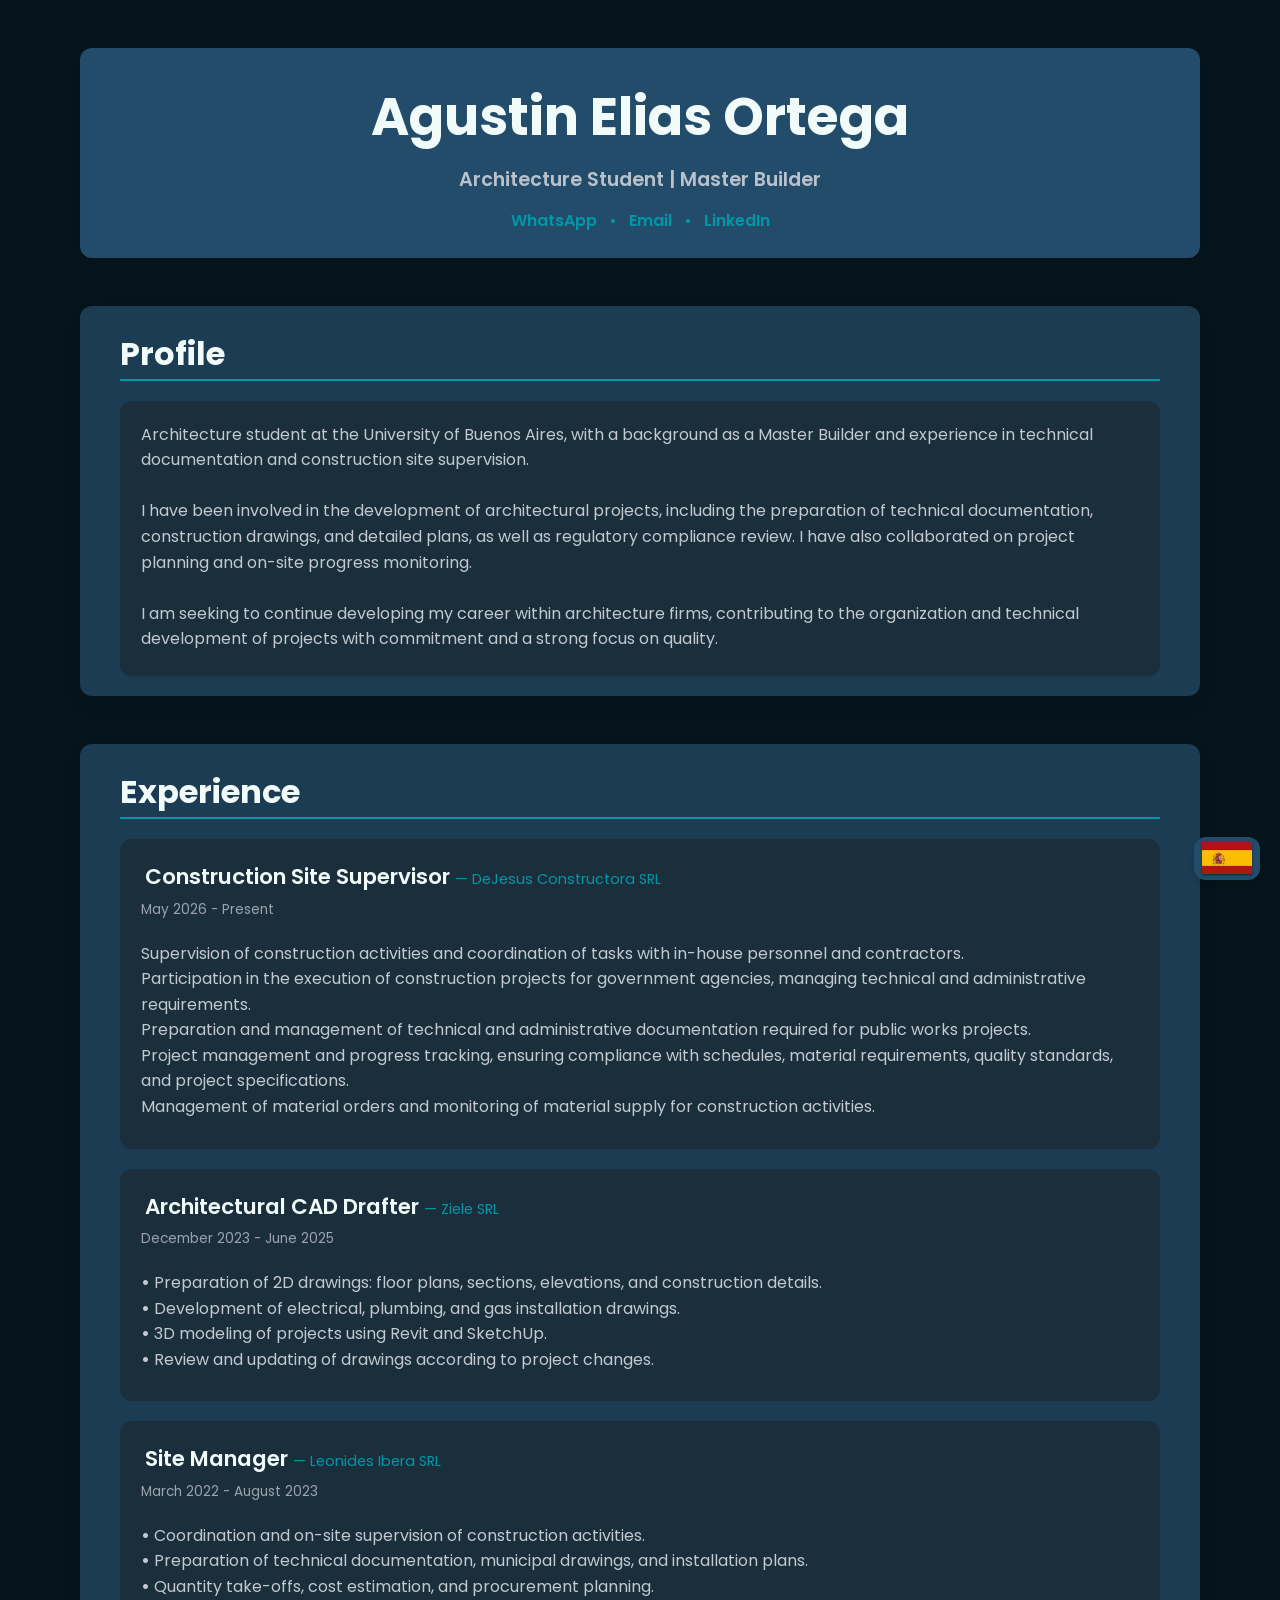
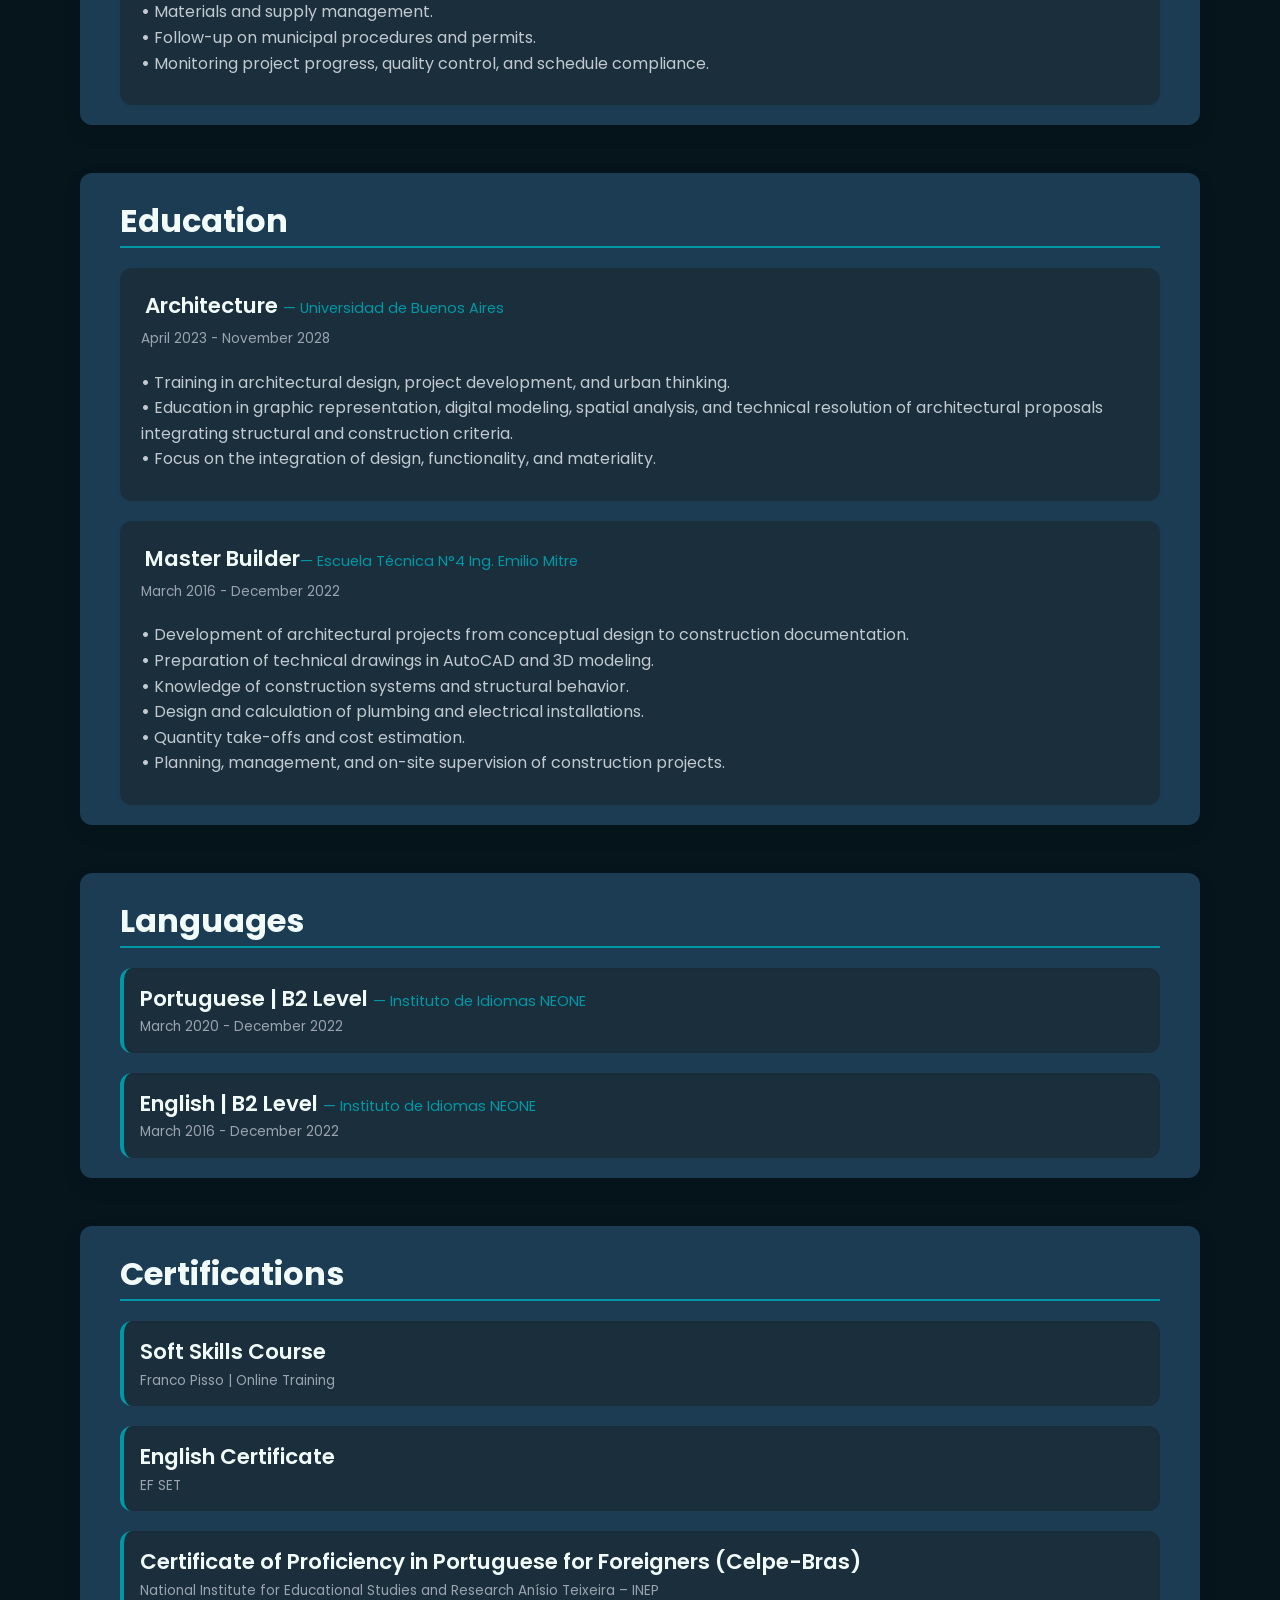
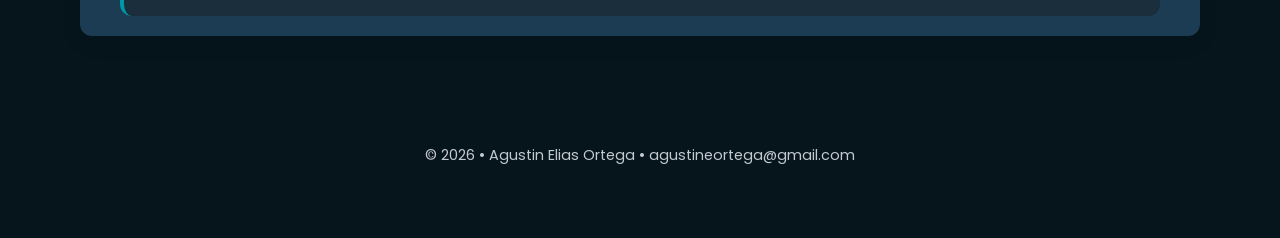
==== commit dfc6773d: "Update index-en.html" ====
--- a/index-en.html
+++ b/index-en.html
@@ -76,7 +76,7 @@
   </div>
 
   <div class="caja" tabindex="0" aria-label="Site Manager at Leonides Ibera SRL March 2022 - August 2023">
-    <h3>Site Manager <span>— Leonides Ibera S.R.L.</span></h3>
+    <h3>Site Manager <span>— Leonides Ibera SRL</span></h3>
     <p class="date">March 2022 - August 2023</p>
     <ul>
       <p>
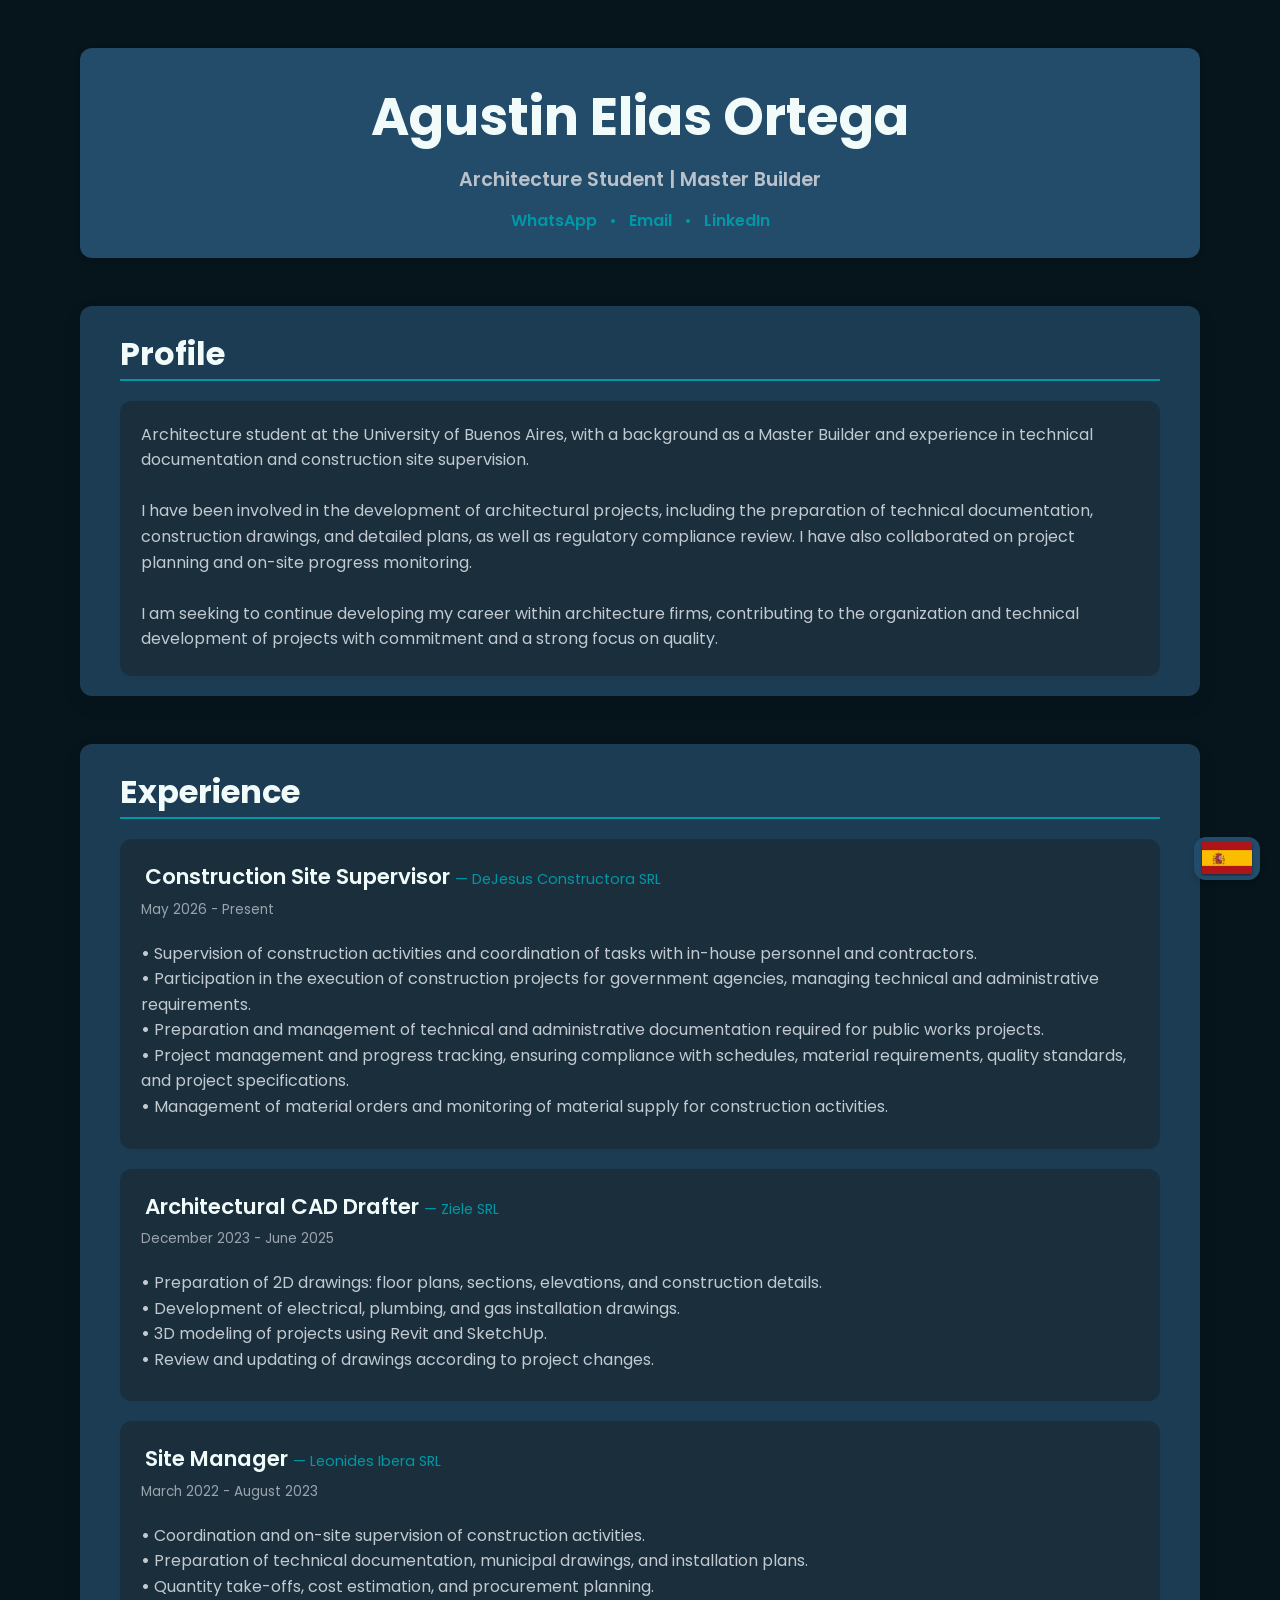
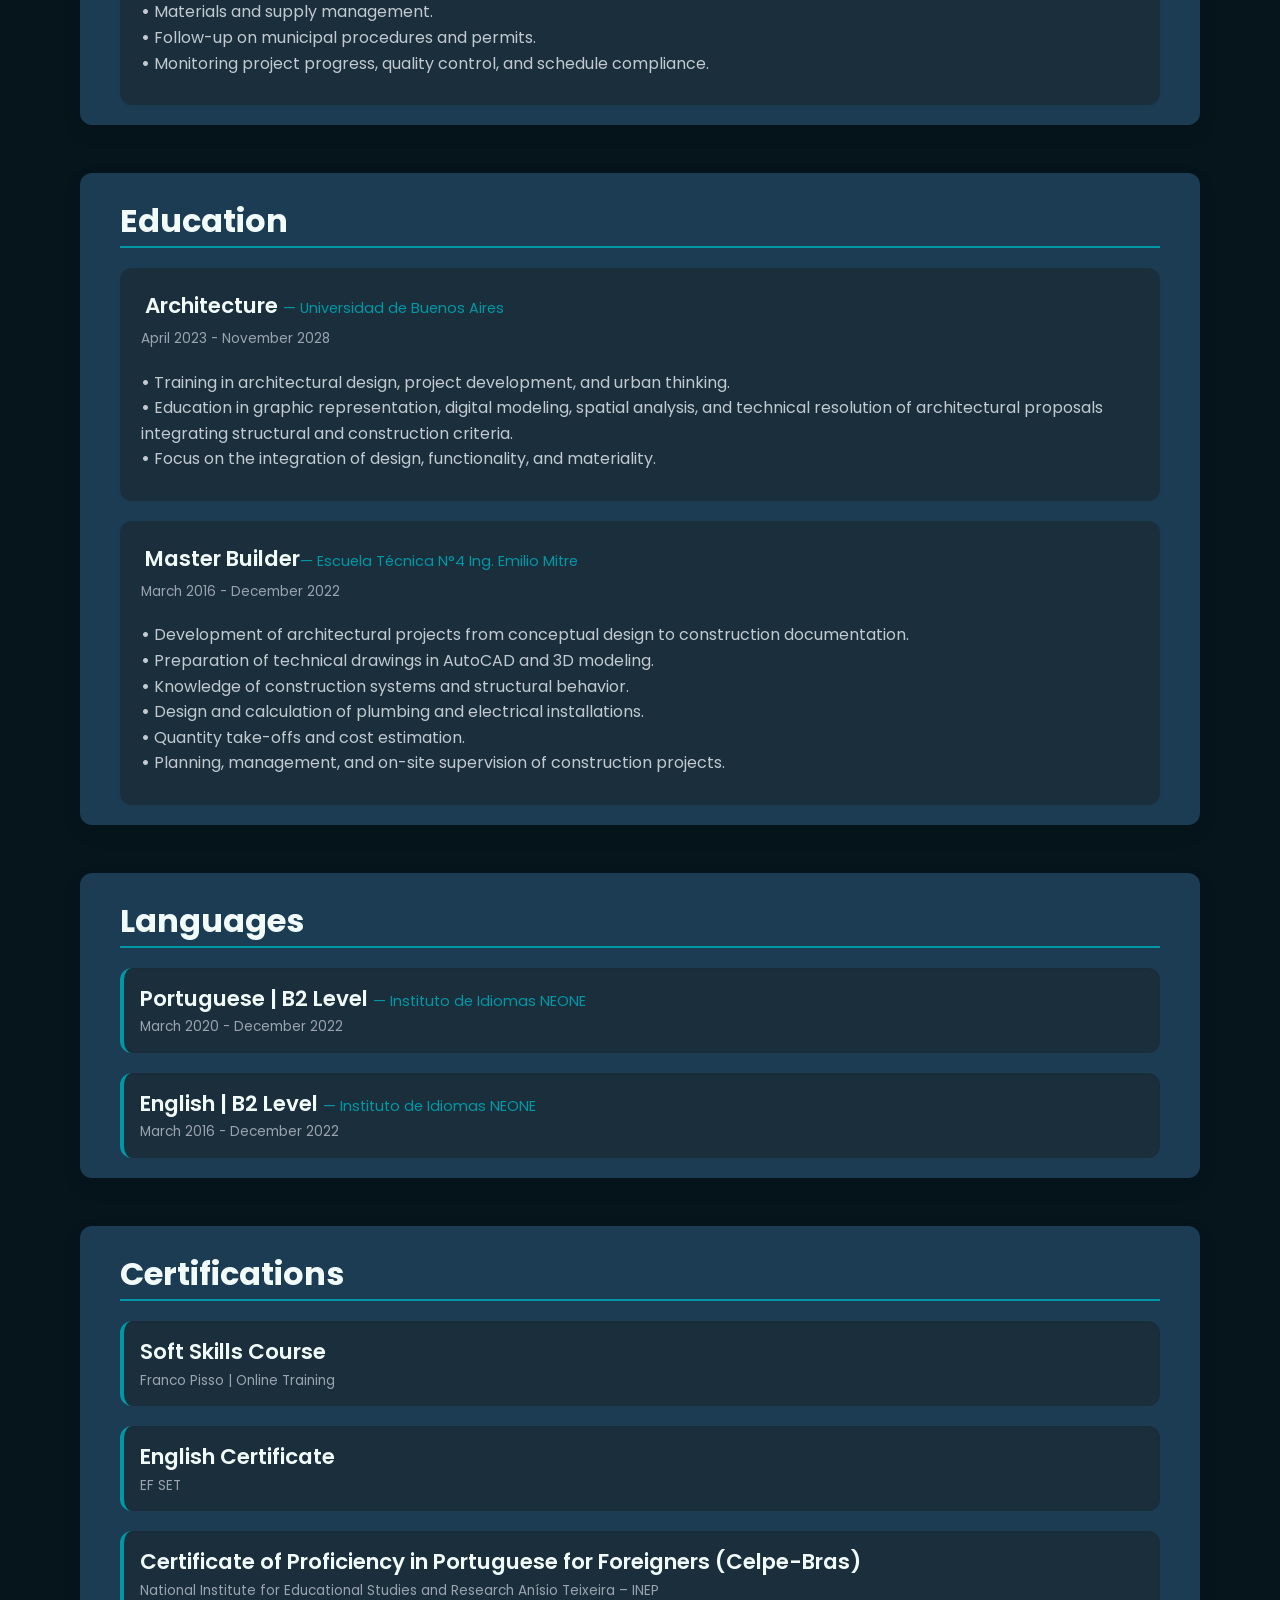
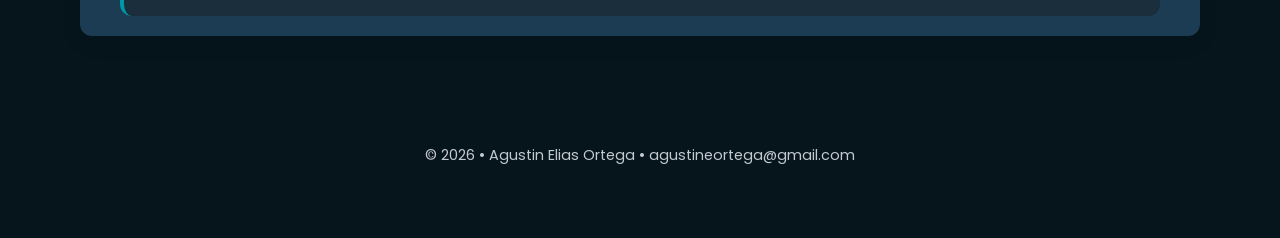
==== commit c75f2415: "Update index-en.html" ====
--- a/index-en.html
+++ b/index-en.html
@@ -53,11 +53,11 @@
     <p class="date">May 2026 - Present</p>
     <ul>
       <p>
-        <strong></strong> Supervision of construction activities and coordination of tasks with in-house personnel and contractors.<br />
-        <strong></strong> Participation in the execution of construction projects for government agencies, managing technical and administrative requirements.<br />
-        <strong></strong> Preparation and management of technical and administrative documentation required for public works projects.<br />
-        <strong></strong> Project management and progress tracking, ensuring compliance with schedules, material requirements, quality standards, and project specifications.<br />
-        <strong></strong> Management of material orders and monitoring of material supply for construction activities.<br />
+        <strong>•</strong> Supervision of construction activities and coordination of tasks with in-house personnel and contractors.<br />
+        <strong>•</strong> Participation in the execution of construction projects for government agencies, managing technical and administrative requirements.<br />
+        <strong>•</strong> Preparation and management of technical and administrative documentation required for public works projects.<br />
+        <strong>•</strong> Project management and progress tracking, ensuring compliance with schedules, material requirements, quality standards, and project specifications.<br />
+        <strong>•</strong> Management of material orders and monitoring of material supply for construction activities.<br />
       </p>
     </ul>
   </div>
